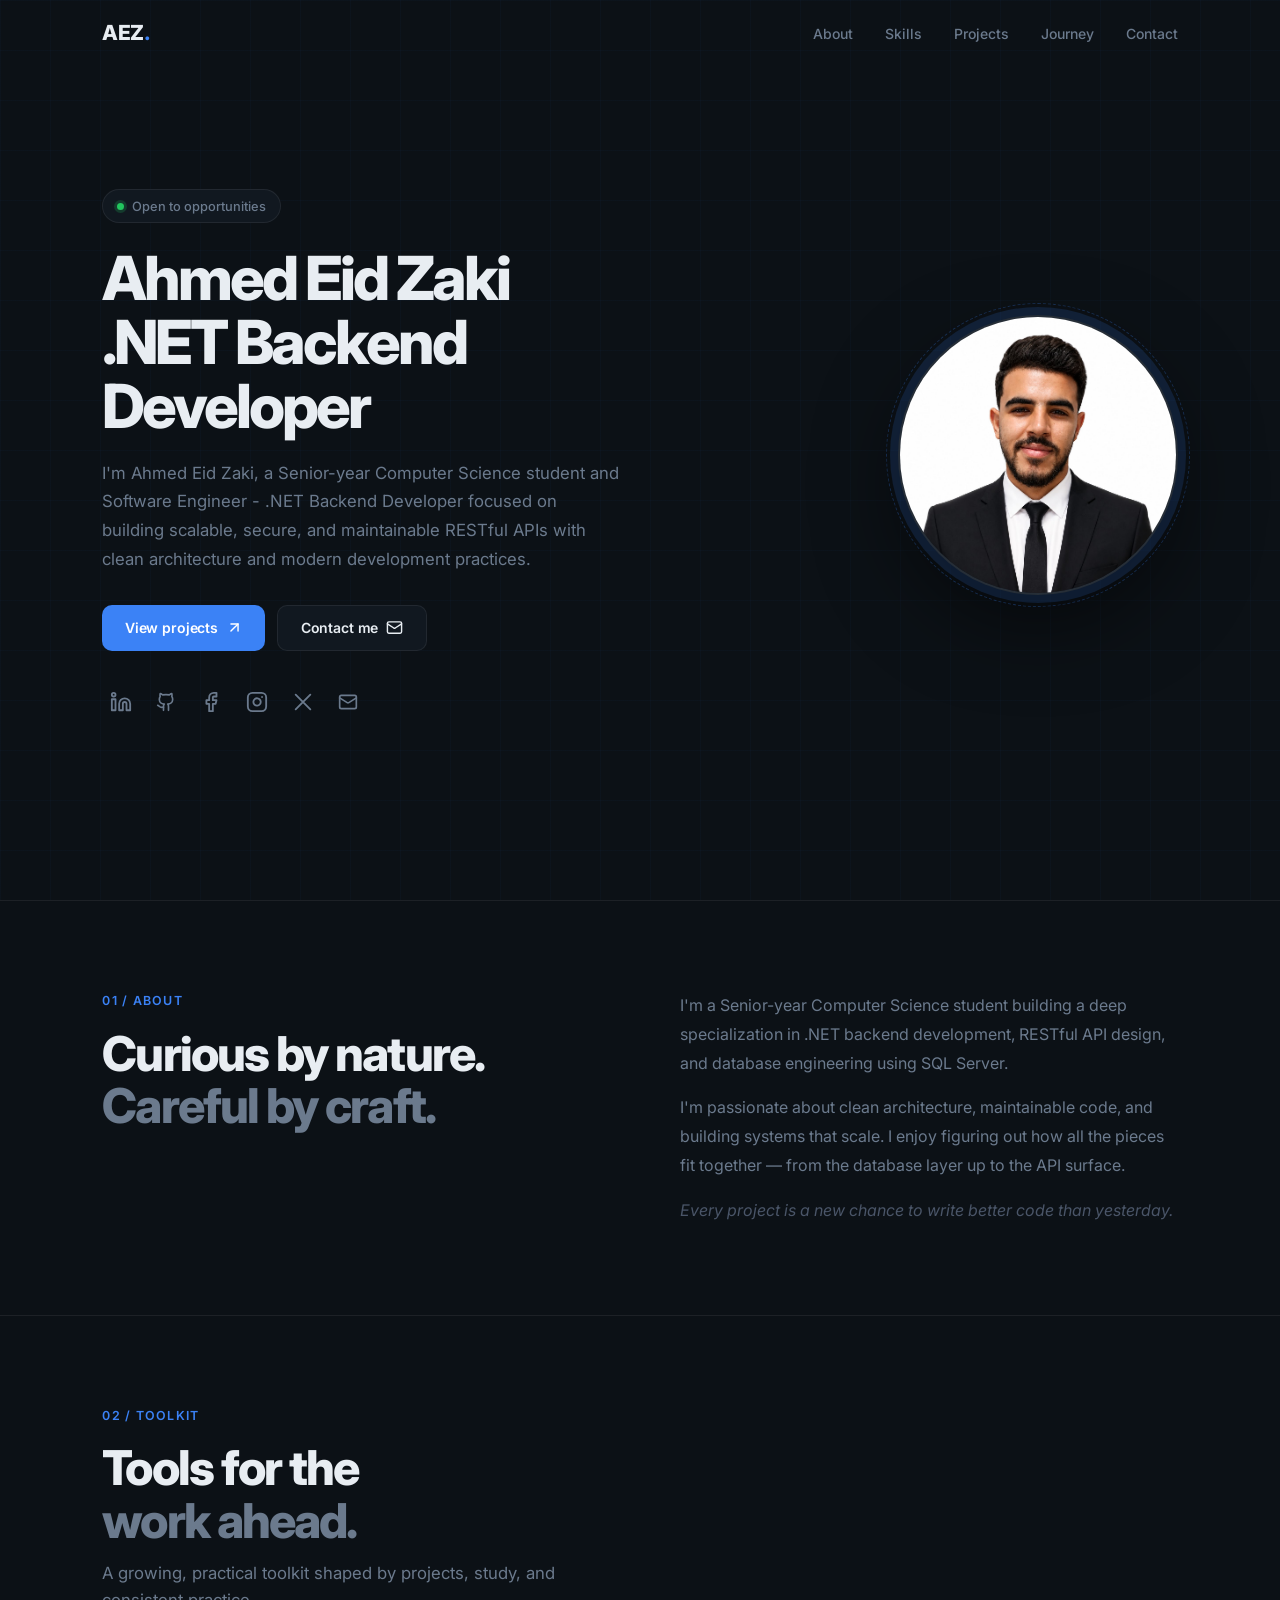
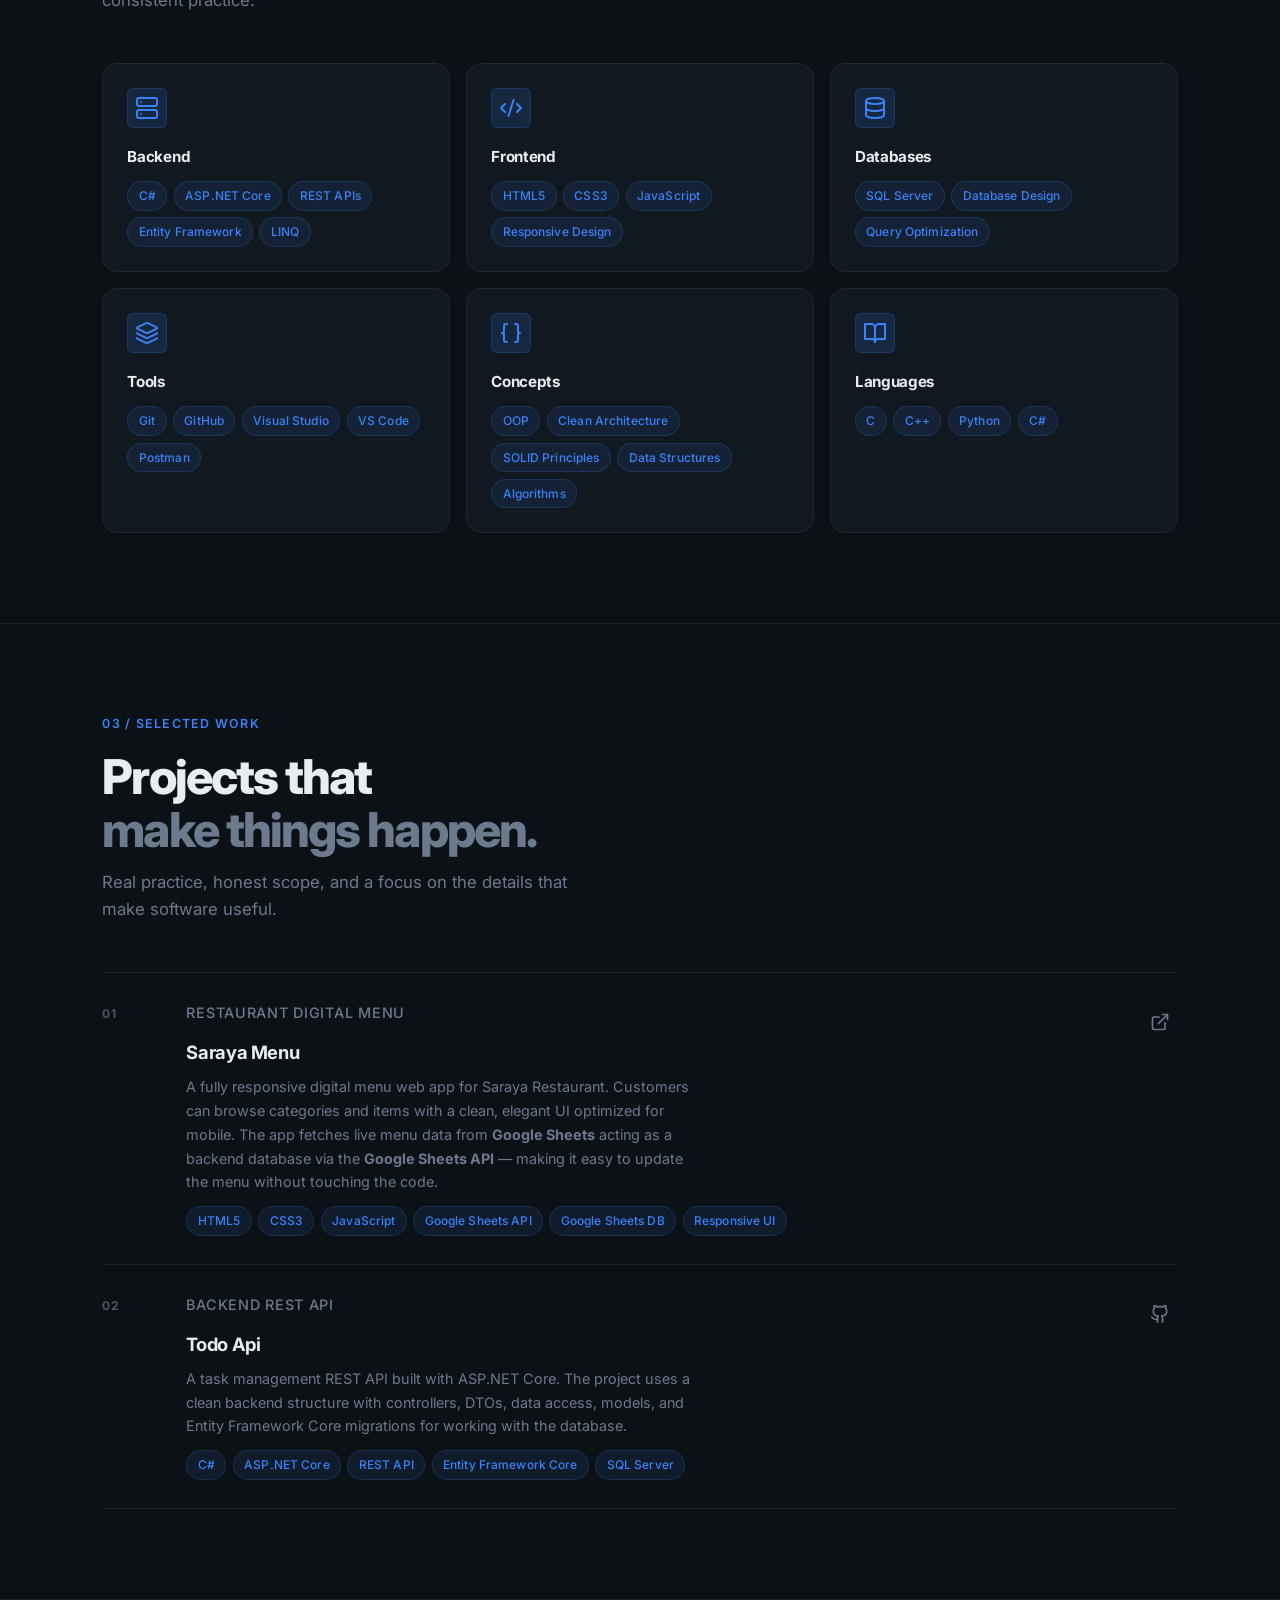
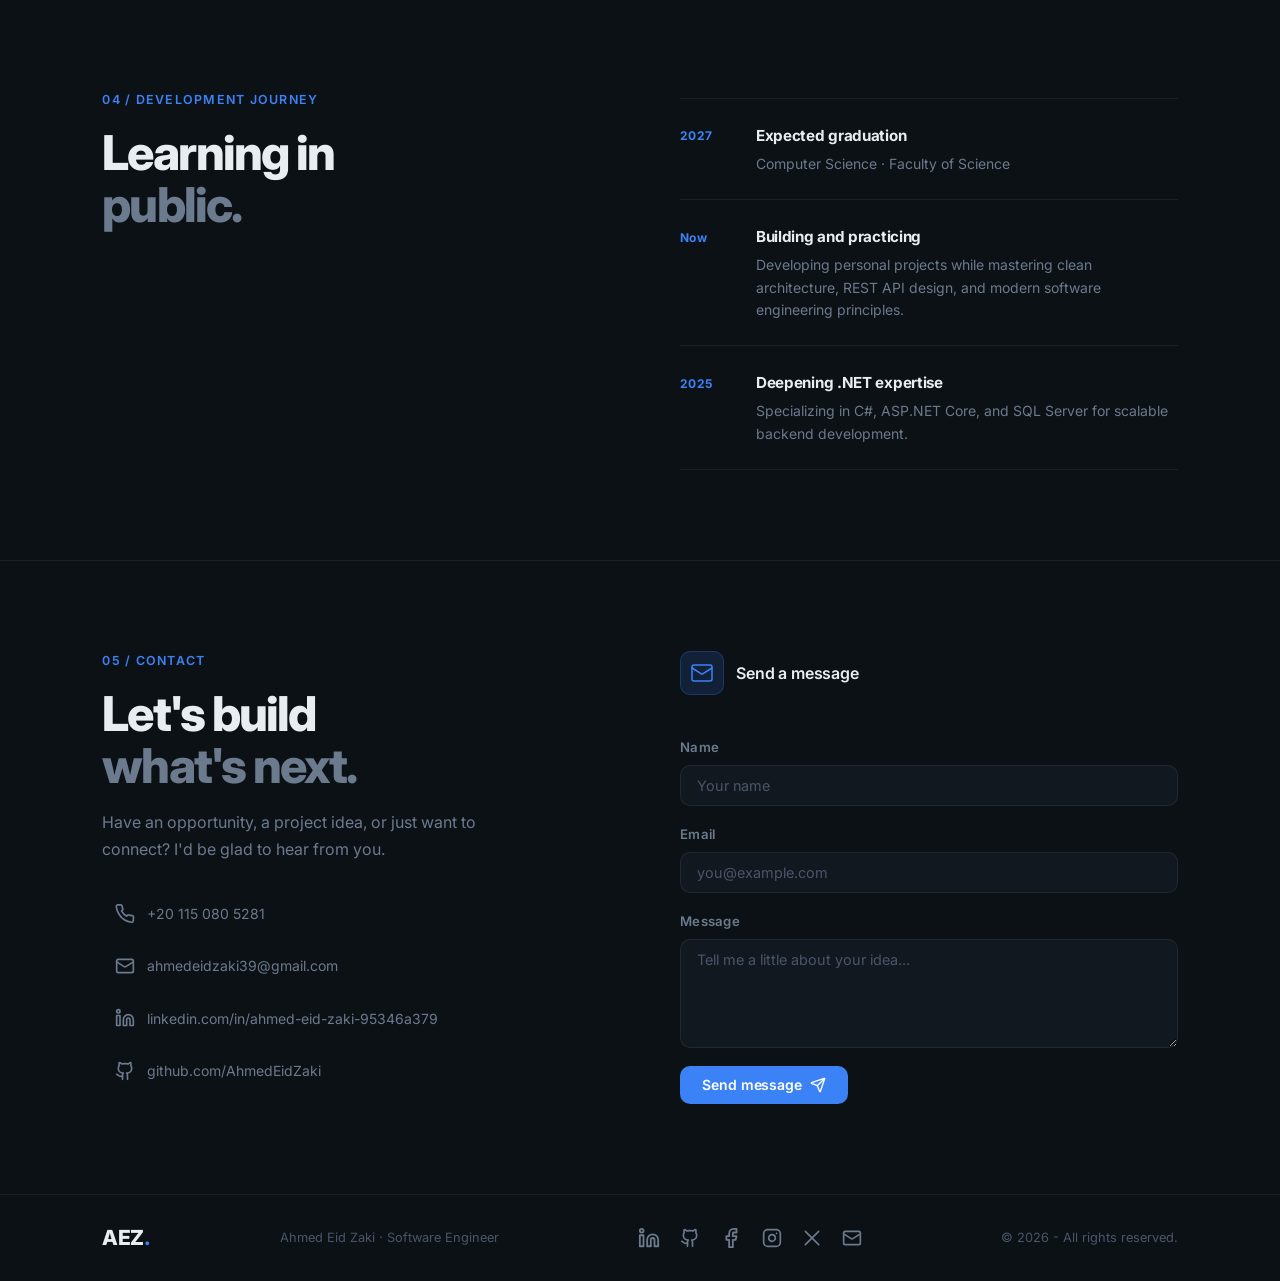
==== index.html @ d019215f "SEO" ====
<!DOCTYPE html>
<html lang="en" class="bg-background">

<head>
    <meta charset="UTF-8">
    <meta name="viewport" content="width=device-width, initial-scale=1, user-scalable=yes">
    <link rel="icon" href="./images/icon.png">
    <link rel="preconnect" href="https://fonts.googleapis.com">
    <link rel="preconnect" href="https://fonts.gstatic.com" crossorigin>
    <link href="https://fonts.googleapis.com/css2?family=Inter:wght@300;400;500;600;700;800&display=swap"
        rel="stylesheet">
    <title>Ahmed Eid Zaki | .NET Backend Developer Portfolio</title>
    <meta name="description"
        content="Ahmed Eid Zaki's official portfolio. .NET Backend Developer specializing in C#, ASP.NET Core, RESTful APIs, clean architecture, and SQL Server.">
    <meta name="author" content="Ahmed Eid Zaki">
    <meta name="robots" content="index, follow">
    <meta name="theme-color" content="#0c1116">
    <meta name="color-scheme" content="dark">
    <meta property="og:title" content="Ahmed Eid Zaki | .NET Backend Developer Portfolio">
    <meta property="og:description"
        content=".NET Backend Developer building scalable, secure, and maintainable RESTful APIs with clean architecture and modern development practices.">
    <meta property="og:type" content="website">
    <meta property="og:site_name" content="Ahmed Eid Zaki Portfolio">
    <meta property="og:locale" content="en_US">
    <meta property="og:image" content="./images/image.png">
    <meta property="og:image:alt" content="Ahmed Eid Zaki, .NET Backend Developer">
    <meta name="twitter:card" content="summary_large_image">
    <meta name="twitter:title" content="Ahmed Eid Zaki | .NET Backend Developer">
    <meta name="twitter:description"
        content=".NET Backend Developer specializing in C#, ASP.NET Core, RESTful APIs, and SQL Server.">
    <meta name="twitter:image" content="./images/image.png">
    <script type="application/ld+json">
        {
            "@context": "https://schema.org",
            "@type": "ProfilePage",
            "mainEntity": {
                "@type": "Person",
                "name": "Ahmed Eid Zaki",
                "jobTitle": ".NET Backend Developer",
                "description": ".NET Backend Developer specializing in C#, ASP.NET Core, RESTful APIs, clean architecture, and SQL Server.",
                "image": "./images/image.png",
                "sameAs": [
                    "https://github.com/AhmedEidZaki",
                    "https://www.linkedin.com/in/ahmed-eid-zaki-95346a379"
                ]
            }
        }
    </script>
    <link rel="stylesheet" href="style.css">
</head>

<body>
    <main>
        <!-- NAV -->
        <nav class="nav" id="top-nav">
            <a class="brand" href="#home">AEZ<span>.</span></a>
            <div class="nav-links" id="nav-links">
                <a href="#about">About</a>
                <a href="#skills">Skills</a>
                <a href="#projects">Projects</a>
                <a href="#journey">Journey</a>
                <a href="#contact">Contact</a>
            </div>
            <button class="menu-btn" id="menu-btn" aria-label="Open menu">
                <svg xmlns="http://www.w3.org/2000/svg" width="24" height="24" viewBox="0 0 24 24" fill="none"
                    stroke="currentColor" stroke-width="2" stroke-linecap="round" stroke-linejoin="round"
                    aria-hidden="true">
                    <path d="M4 5h16"></path>
                    <path d="M4 12h16"></path>
                    <path d="M4 19h16"></path>
                </svg>
            </button>
        </nav>

        <!-- HERO -->
        <section id="home" class="hero section-wrap">
            <div class="hero-content">
                <div class="hero-intro">
                    <div class="eyebrow">
                        <span class="status-dot"></span> Open to opportunities
                    </div>
                    <h1>Ahmed Eid Zaki<br><span>.NET Backend Developer</span></h1>
                    <p class="hero-copy">
                        I'm Ahmed Eid Zaki, a Senior-year Computer Science student and Software Engineer - .NET Backend Developer focused on
                        building
                        scalable, secure, and maintainable RESTful APIs with clean architecture and modern development
                        practices.
                    </p>
                    <div class="hero-actions">
                        <a class="button primary" href="#projects">
                            View projects
                            <svg xmlns="http://www.w3.org/2000/svg" width="17" height="17" viewBox="0 0 24 24"
                                fill="none" stroke="currentColor" stroke-width="2" stroke-linecap="round"
                                stroke-linejoin="round" aria-hidden="true">
                                <path d="M7 7h10v10"></path>
                                <path d="M7 17 17 7"></path>
                            </svg>
                        </a>
                        <a class="button secondary" href="#contact">
                            Contact me
                            <svg xmlns="http://www.w3.org/2000/svg" width="17" height="17" viewBox="0 0 24 24"
                                fill="none" stroke="currentColor" stroke-width="2" stroke-linecap="round"
                                stroke-linejoin="round" aria-hidden="true">
                                <path d="m22 7-8.991 5.727a2 2 0 0 1-2.009 0L2 7"></path>
                                <rect x="2" y="4" width="20" height="16" rx="2"></rect>
                            </svg>
                        </a>
                    </div>
                    <div class="socials">
                        <a href="https://www.linkedin.com/in/ahmed-eid-zaki-95346a379" target="_blank" rel="noreferrer"
                            aria-label="LinkedIn" class="icon-link">
                            <svg xmlns="http://www.w3.org/2000/svg" width="22" height="22" viewBox="0 0 24 24"
                                fill="none" stroke="currentColor" stroke-width="2" stroke-linecap="round"
                                stroke-linejoin="round" aria-hidden="true">
                                <path
                                    d="M16 8a6 6 0 0 1 6 6v7h-4v-7a2 2 0 0 0-2-2 2 2 0 0 0-2 2v7h-4v-7a6 6 0 0 1 6-6z">
                                </path>
                                <rect width="4" height="12" x="2" y="9"></rect>
                                <circle cx="4" cy="4" r="2"></circle>
                            </svg>
                        </a>
                        <a href="https://github.com/AhmedEidZaki" target="_blank" rel="noreferrer" aria-label="GitHub"
                            class="icon-link">
                            <svg xmlns="http://www.w3.org/2000/svg" width="20" height="20" viewBox="0 0 24 24"
                                fill="none" stroke="currentColor" stroke-width="2" stroke-linecap="round"
                                stroke-linejoin="round" aria-hidden="true">
                                <path
                                    d="M15 22v-4a4.8 4.8 0 0 0-1-3.5c3 0 6-2 6-5.5.08-1.25-.27-2.48-1-3.5.28-1.15.28-2.35 0-3.5 0 0-1 0-3 1.5-2.64-.5-5.36-.5-8 0C6 2 5 2 5 2c-.3 1.15-.3 2.35 0 3.5A5.403 5.403 0 0 0 4 9c0 3.5 3 5.5 6 5.5-.39.49-.68 1.05-.85 1.65-.17.6-.22 1.23-.15 1.85v4">
                                </path>
                                <path d="M9 18c-4.51 2-5-2-7-2"></path>
                            </svg>
                        </a>
                        <a href="https://www.facebook.com/profile.php?id=100009850783567&sk=about_details"
                            target="_blank" rel="noreferrer" aria-label="Facebook" class="icon-link">
                            <svg xmlns="http://www.w3.org/2000/svg" width="22" height="22" viewBox="0 0 24 24"
                                fill="none" stroke="currentColor" stroke-width="2" stroke-linecap="round"
                                stroke-linejoin="round" aria-hidden="true">
                                <path d="M18 2h-3a5 5 0 0 0-5 5v3H7v4h3v8h4v-8h3l1-4h-4V7a1 1 0 0 1 1-1h3z"></path>
                            </svg>
                        </a>
                        <a href="https://www.instagram.com/ahmed_eid_zaki?igsh=MXIxZGI1OG03YXU2dg==" target="_blank"
                            rel="noreferrer" aria-label="Instagram" class="icon-link">
                            <svg xmlns="http://www.w3.org/2000/svg" width="22" height="22" viewBox="0 0 24 24"
                                fill="none" stroke="currentColor" stroke-width="2" stroke-linecap="round"
                                stroke-linejoin="round" aria-hidden="true">
                                <rect width="20" height="20" x="2" y="2" rx="5" ry="5"></rect>
                                <path d="M16 11.37A4 4 0 1 1 12.63 8 4 4 0 0 1 16 11.37z"></path>
                                <line x1="17.5" x2="17.51" y1="6.5" y2="6.5"></line>
                            </svg>
                        </a>
                        <a href="https://x.com/Ahmedeidzaki392?t=5gB8z5BL2VRY32XcNoFgag&s=09" target="_blank"
                            rel="noreferrer" aria-label="Twitter / X" class="icon-link">
                            <svg xmlns="http://www.w3.org/2000/svg" width="22" height="22" viewBox="0 0 24 24"
                                fill="none" stroke="currentColor" stroke-width="2" stroke-linecap="round"
                                stroke-linejoin="round" aria-hidden="true">
                                <path d="M4 4l16 16M4 20L20 4"></path>
                            </svg>
                        </a>
                        <a href="mailto:ahmedeidzaki39@gmail.com" aria-label="Email" class="icon-link">
                            <svg xmlns="http://www.w3.org/2000/svg" width="20" height="20" viewBox="0 0 24 24"
                                fill="none" stroke="currentColor" stroke-width="2" stroke-linecap="round"
                                stroke-linejoin="round" aria-hidden="true">
                                <path d="m22 7-8.991 5.727a2 2 0 0 1-2.009 0L2 7"></path>
                                <rect x="2" y="4" width="20" height="16" rx="2"></rect>
                            </svg>
                        </a>
                    </div>
                </div>
                <div class="hero-photo">
                    <img src="./images/image.png" alt="Ahmed Eid Zaki – Software Engineer">
                </div>
            </div>
        </section>

        <!-- ABOUT -->
        <section id="about" class="section-wrap split">
            <div>
                <p class="kicker">01 / About</p>
                <h2>Curious by nature.<br><span>Careful by craft.</span></h2>
            </div>
            <div class="section-text">
                <p>I'm a Senior-year Computer Science student building a deep specialization in .NET backend
                    development,
                    RESTful API design, and database engineering using SQL Server.</p>
                <p>I'm passionate about clean architecture, maintainable code, and building systems that scale. I enjoy
                    figuring out how all the pieces fit together — from the database layer up to the API surface.</p>
                <p class="muted">Every project is a new chance to write better code than yesterday.</p>
            </div>
        </section>

        <!-- SKILLS -->
        <section id="skills" class="section-wrap">
            <p class="kicker">02 / Toolkit</p>
            <div class="section-heading">
                <h2>Tools for the<br><span>work ahead.</span></h2>
                <p>A growing, practical toolkit shaped by projects, study, and consistent practice.</p>
            </div>
            <div class="skill-grid">
                <article class="skill-card">
                    <div class="skill-icon">
                        <svg xmlns="http://www.w3.org/2000/svg" width="24" height="24" viewBox="0 0 24 24" fill="none"
                            stroke="currentColor" stroke-width="2" stroke-linecap="round" stroke-linejoin="round"
                            aria-hidden="true">
                            <rect width="20" height="8" x="2" y="2" rx="2" ry="2"></rect>
                            <rect width="20" height="8" x="2" y="14" rx="2" ry="2"></rect>
                            <line x1="6" x2="6.01" y1="6" y2="6"></line>
                            <line x1="6" x2="6.01" y1="18" y2="18"></line>
                        </svg>
                    </div>
                    <h3>Backend</h3>
                    <div class="tags">
                        <span>C#</span>
                        <span>ASP.NET Core</span>
                        <span>REST APIs</span>
                        <span>Entity Framework</span>
                        <span>LINQ</span>
                    </div>
                </article>

                <article class="skill-card">
                    <div class="skill-icon">
                        <svg xmlns="http://www.w3.org/2000/svg" width="24" height="24" viewBox="0 0 24 24" fill="none"
                            stroke="currentColor" stroke-width="2" stroke-linecap="round" stroke-linejoin="round"
                            aria-hidden="true">
                            <path d="m18 16 4-4-4-4"></path>
                            <path d="m6 8-4 4 4 4"></path>
                            <path d="m14.5 4-5 16"></path>
                        </svg>
                    </div>
                    <h3>Frontend</h3>
                    <div class="tags">
                        <span>HTML5</span>
                        <span>CSS3</span>
                        <span>JavaScript</span>
                        <span>Responsive Design</span>
                    </div>
                </article>

                <article class="skill-card">
                    <div class="skill-icon">
                        <svg xmlns="http://www.w3.org/2000/svg" width="24" height="24" viewBox="0 0 24 24" fill="none"
                            stroke="currentColor" stroke-width="2" stroke-linecap="round" stroke-linejoin="round"
                            aria-hidden="true">
                            <ellipse cx="12" cy="5" rx="9" ry="3"></ellipse>
                            <path d="M3 5V19A9 3 0 0 0 21 19V5"></path>
                            <path d="M3 12A9 3 0 0 0 21 12"></path>
                        </svg>
                    </div>
                    <h3>Databases</h3>
                    <div class="tags">
                        <span>SQL Server</span>
                        <span>Database Design</span>
                        <span>Query Optimization</span>
                    </div>
                </article>

                <article class="skill-card">
                    <div class="skill-icon">
                        <svg xmlns="http://www.w3.org/2000/svg" width="24" height="24" viewBox="0 0 24 24" fill="none"
                            stroke="currentColor" stroke-width="2" stroke-linecap="round" stroke-linejoin="round"
                            aria-hidden="true">
                            <path
                                d="M12.83 2.18a2 2 0 0 0-1.66 0L2.6 6.08a1 1 0 0 0 0 1.83l8.58 3.91a2 2 0 0 0 1.66 0l8.58-3.9a1 1 0 0 0 0-1.83z">
                            </path>
                            <path d="M2 12a1 1 0 0 0 .58.91l8.6 3.91a2 2 0 0 0 1.65 0l8.58-3.9A1 1 0 0 0 22 12"></path>
                            <path d="M2 17a1 1 0 0 0 .58.91l8.6 3.91a2 2 0 0 0 1.65 0l8.58-3.9A1 1 0 0 0 22 17"></path>
                        </svg>
                    </div>
                    <h3>Tools</h3>
                    <div class="tags">
                        <span>Git</span>
                        <span>GitHub</span>
                        <span>Visual Studio</span>
                        <span>VS Code</span>
                        <span>Postman</span>
                    </div>
                </article>

                <article class="skill-card">
                    <div class="skill-icon">
                        <svg xmlns="http://www.w3.org/2000/svg" width="24" height="24" viewBox="0 0 24 24" fill="none"
                            stroke="currentColor" stroke-width="2" stroke-linecap="round" stroke-linejoin="round"
                            aria-hidden="true">
                            <path d="M8 3H7a2 2 0 0 0-2 2v5a2 2 0 0 1-2 2 2 2 0 0 1 2 2v5c0 1.1.9 2 2 2h1"></path>
                            <path d="M16 21h1a2 2 0 0 0 2-2v-5c0-1.1.9-2 2-2a2 2 0 0 1-2-2V5a2 2 0 0 0-2-2h-1"></path>
                        </svg>
                    </div>
                    <h3>Concepts</h3>
                    <div class="tags">
                        <span>OOP</span>
                        <span>Clean Architecture</span>
                        <span>SOLID Principles</span>
                        <span>Data Structures</span>
                        <span>Algorithms</span>
                    </div>
                </article>

                <article class="skill-card">
                    <div class="skill-icon">
                        <svg xmlns="http://www.w3.org/2000/svg" width="24" height="24" viewBox="0 0 24 24" fill="none"
                            stroke="currentColor" stroke-width="2" stroke-linecap="round" stroke-linejoin="round"
                            aria-hidden="true">
                            <path d="M2 3h6a4 4 0 0 1 4 4v14a3 3 0 0 0-3-3H2z"></path>
                            <path d="M22 3h-6a4 4 0 0 0-4 4v14a3 3 0 0 1 3-3h7z"></path>
                        </svg>
                    </div>
                    <h3>Languages</h3>
                    <div class="tags">
                        <span>C</span>
                        <span>C++</span>
                        <span>Python</span>
                        <span>C#</span>
                    </div>
                </article>
            </div>
        </section>

        <!-- PROJECTS -->
        <section id="projects" class="section-wrap projects-section">
            <p class="kicker">03 / Selected work</p>
            <div class="section-heading">
                <h2>Projects that<br><span>make things happen.</span></h2>
                <p>Real practice, honest scope, and a focus on the details that make software useful.</p>
            </div>
            <div class="project-list">

                <article class="project-card">
                    <div class="project-number">01</div>
                    <div class="project-main">
                        <p class="project-type">Restaurant Digital Menu</p>
                        <h3>Saraya Menu</h3>
                        <p>A fully responsive digital menu web app for Saraya Restaurant. Customers can browse
                            categories and items with a clean, elegant UI optimized for mobile. The app fetches live
                            menu data from <strong>Google Sheets</strong> acting as a backend database via the
                            <strong>Google Sheets API</strong> — making it easy to update the menu without touching the
                            code.
                        </p>
                        <div class="tags">
                            <span>HTML5</span>
                            <span>CSS3</span>
                            <span>JavaScript</span>
                            <span>Google Sheets API</span>
                            <span>Google Sheets DB</span>
                            <span>Responsive UI</span>
                        </div>
                    </div>
                    <div class="project-actions">
                        <a href="https://saraya-menu-pi.vercel.app/" target="_blank" rel="noreferrer"
                            aria-label="Saraya Menu live demo" class="icon-link" title="Live Demo">
                            <svg xmlns="http://www.w3.org/2000/svg" width="20" height="20" viewBox="0 0 24 24"
                                fill="none" stroke="currentColor" stroke-width="2" stroke-linecap="round"
                                stroke-linejoin="round" aria-hidden="true">
                                <path d="M15 3h6v6"></path>
                                <path d="M10 14 21 3"></path>
                                <path d="M18 13v6a2 2 0 0 1-2 2H5a2 2 0 0 1-2-2V8a2 2 0 0 1 2-2h6"></path>
                            </svg>
                        </a>
                    </div>
                </article>

                <article class="project-card">
                    <div class="project-number">02</div>
                    <div class="project-main">
                        <p class="project-type">Backend REST API</p>
                        <h3>Todo Api</h3>
                        <p>A task management REST API built with ASP.NET Core. The project uses a clean backend structure
                            with controllers, DTOs, data access, models, and Entity Framework Core migrations for working
                            with the database.</p>
                        <div class="tags">
                            <span>C#</span>
                            <span>ASP.NET Core</span>
                            <span>REST API</span>
                            <span>Entity Framework Core</span>
                            <span>SQL Server</span>
                        </div>
                    </div>
                    <div class="project-actions">
                        <a href="https://github.com/AhmedEidZaki/TodoApi" target="_blank" rel="noreferrer"
                            aria-label="TodoApi GitHub repository" class="icon-link" title="View on GitHub">
                            <svg xmlns="http://www.w3.org/2000/svg" width="20" height="20" viewBox="0 0 24 24"
                                fill="none" stroke="currentColor" stroke-width="2" stroke-linecap="round"
                                stroke-linejoin="round" aria-hidden="true">
                                <path d="M15 22v-4a4.8 4.8 0 0 0-1-3.5c3 0 6-2 6-5.5.08-1.25-.27-2.48-1-3.5.28-1.15.28-2.35 0-3.5 0 0-1 0-3 1.5-2.64-.5-5.36-.5-8 0C6 2 5 2 5 2c-.3 1.15-.3 2.35 0 3.5A5.403 5.403 0 0 0 4 9c0 3.5 3 5.5 6 5.5-.39.49-.68 1.05-.85 1.65-.17.6-.22 1.23-.15 1.85v4"></path>
                                <path d="M9 18c-4.51 2-5-2-7-2"></path>
                            </svg>
                        </a>
                    </div>
                </article>

            </div>
        </section>

        <!-- JOURNEY -->
        <section id="journey" class="section-wrap split journey">
            <div>
                <p class="kicker">04 / Development journey</p>
                <h2>Learning in<br><span>public.</span></h2>
            </div>
            <div class="timeline">
                <div class="timeline-item">
                    <span>2027</span>
                    <div>
                        <h3>Expected graduation</h3>
                        <p>Computer Science · Faculty of Science</p>
                    </div>
                </div>
                <div class="timeline-item">
                    <span>Now</span>
                    <div>
                        <h3>Building and practicing</h3>
                        <p>Developing personal projects while mastering clean architecture, REST API design, and modern
                            software
                            engineering principles.</p>
                    </div>
                </div>
                <div class="timeline-item">
                    <span>2025</span>
                    <div>
                        <h3>Deepening .NET expertise</h3>
                        <p>Specializing in C#, ASP.NET Core, and SQL Server for scalable backend development.</p>
                    </div>
                </div>
            </div>
        </section>

        <!-- CONTACT -->
        <section id="contact" class="section-wrap contact-section">
            <div>
                <p class="kicker">05 / Contact</p>
                <h2>Let's build<br><span>what's next.</span></h2>
                <p class="contact-copy">Have an opportunity, a project idea, or just want to connect? I'd be glad to
                    hear from
                    you.</p>
                <div class="contact-links">
                    <a href="tel:+201150805281" class="icon-link" aria-label="Phone">
                        <svg xmlns="http://www.w3.org/2000/svg" width="20" height="20" viewBox="0 0 24 24" fill="none"
                            stroke="currentColor" stroke-width="2" stroke-linecap="round" stroke-linejoin="round"
                            aria-hidden="true">
                            <path
                                d="M22 16.92v3a2 2 0 0 1-2.18 2 19.79 19.79 0 0 1-8.63-3.07A19.5 19.5 0 0 1 4.69 12 19.79 19.79 0 0 1 1.58 3.36 2 2 0 0 1 3.56 1h3a2 2 0 0 1 2 1.72 12.84 12.84 0 0 0 .7 2.81 2 2 0 0 1-.45 2.11L7.91 8.6a16 16 0 0 0 6 6l.91-.91a2 2 0 0 1 2.11-.45 12.84 12.84 0 0 0 2.81.7A2 2 0 0 1 22 16.92z">
                            </path>
                        </svg>
                        <span>+20 115 080 5281</span>
                    </a>
                    <a href="mailto:ahmedeidzaki39@gmail.com" target="_blank" rel="noreferrer" aria-label="Email"
                        class="icon-link">
                        <svg xmlns="http://www.w3.org/2000/svg" width="20" height="20" viewBox="0 0 24 24" fill="none"
                            stroke="currentColor" stroke-width="2" stroke-linecap="round" stroke-linejoin="round"
                            aria-hidden="true">
                            <path d="m22 7-8.991 5.727a2 2 0 0 1-2.009 0L2 7"></path>
                            <rect x="2" y="4" width="20" height="16" rx="2"></rect>
                        </svg>
                        <span>ahmedeidzaki39@gmail.com</span>
                    </a>
                    <a href="https://www.linkedin.com/in/ahmed-eid-zaki-95346a379" target="_blank" rel="noreferrer"
                        aria-label="LinkedIn" class="icon-link">
                        <svg xmlns="http://www.w3.org/2000/svg" width="20" height="20" viewBox="0 0 24 24" fill="none"
                            stroke="currentColor" stroke-width="2" stroke-linecap="round" stroke-linejoin="round"
                            aria-hidden="true">
                            <path d="M16 8a6 6 0 0 1 6 6v7h-4v-7a2 2 0 0 0-2-2 2 2 0 0 0-2 2v7h-4v-7a6 6 0 0 1 6-6z">
                            </path>
                            <rect width="4" height="12" x="2" y="9"></rect>
                            <circle cx="4" cy="4" r="2"></circle>
                        </svg>
                        <span>linkedin.com/in/ahmed-eid-zaki-95346a379</span>
                    </a>
                    <a href="https://github.com/AhmedEidZaki" target="_blank" rel="noreferrer" aria-label="GitHub"
                        class="icon-link">
                        <svg xmlns="http://www.w3.org/2000/svg" width="20" height="20" viewBox="0 0 24 24" fill="none"
                            stroke="currentColor" stroke-width="2" stroke-linecap="round" stroke-linejoin="round"
                            aria-hidden="true">
                            <path
                                d="M15 22v-4a4.8 4.8 0 0 0-1-3.5c3 0 6-2 6-5.5.08-1.25-.27-2.48-1-3.5.28-1.15.28-2.35 0-3.5 0 0-1 0-3 1.5-2.64-.5-5.36-.5-8 0C6 2 5 2 5 2c-.3 1.15-.3 2.35 0 3.5A5.403 5.403 0 0 0 4 9c0 3.5 3 5.5 6 5.5-.39.49-.68 1.05-.85 1.65-.17.6-.22 1.23-.15 1.85v4">
                            </path>
                            <path d="M9 18c-4.51 2-5-2-7-2"></path>
                        </svg>
                        <span>github.com/AhmedEidZaki</span>
                    </a>
                </div>
            </div>
            <form class="contact-form" id="contact-form" action="https://formspree.io/f/xgaenprk" method="POST">
                <div class="form-mail-header">
                    <div class="form-mail-icon">
                        <svg xmlns="http://www.w3.org/2000/svg" width="24" height="24" viewBox="0 0 24 24" fill="none"
                            stroke="currentColor" stroke-width="1.5" stroke-linecap="round" stroke-linejoin="round"
                            aria-hidden="true">
                            <path d="m22 7-8.991 5.727a2 2 0 0 1-2.009 0L2 7"></path>
                            <rect x="2" y="4" width="20" height="16" rx="2"></rect>
                        </svg>
                    </div>
                    <span class="form-mail-label">Send a message</span>
                </div>
                <label>
                    Name
                    <input id="name-input" required placeholder="Your name" name="name">
                </label>
                <label>
                    Email
                    <input id="email-input" required type="email" placeholder="you@example.com" name="email">
                </label>
                <label>
                    Message
                    <textarea id="message-input" required name="message" rows="5"
                        placeholder="Tell me a little about your idea..."></textarea>
                </label>
                <button class="button primary" type="submit" id="submit-btn">
                    Send message
                    <svg xmlns="http://www.w3.org/2000/svg" width="16" height="16" viewBox="0 0 24 24" fill="none"
                        stroke="currentColor" stroke-width="2" stroke-linecap="round" stroke-linejoin="round"
                        aria-hidden="true">
                        <path
                            d="M14.536 21.686a.5.5 0 0 0 .937-.024l6.5-19a.496.496 0 0 0-.635-.635l-19 6.5a.5.5 0 0 0-.024.937l7.93 3.18a2 2 0 0 1 1.112 1.11z">
                        </path>
                        <path d="m21.854 2.147-10.94 10.939"></path>
                    </svg>
                </button>
            </form>
        </section>

        <!-- FOOTER -->
        <footer>
            <a class="brand" href="#home">AEZ<span>.</span></a>
            <p>Ahmed Eid Zaki · Software Engineer</p>
            <div class="socials footer-socials">
                <!-- LinkedIn -->
                <a href="https://www.linkedin.com/in/ahmed-eid-zaki-95346a379" target="_blank" rel="noreferrer"
                    aria-label="LinkedIn" class="icon-link">
                    <svg xmlns="http://www.w3.org/2000/svg" width="22" height="22" viewBox="0 0 24 24" fill="none"
                        stroke="currentColor" stroke-width="2" stroke-linecap="round" stroke-linejoin="round"
                        aria-hidden="true">
                        <path d="M16 8a6 6 0 0 1 6 6v7h-4v-7a2 2 0 0 0-2-2 2 2 0 0 0-2 2v7h-4v-7a6 6 0 0 1 6-6z">
                        </path>
                        <rect width="4" height="12" x="2" y="9"></rect>
                        <circle cx="4" cy="4" r="2"></circle>
                    </svg>
                </a>
                <!-- GitHub -->
                <a href="https://github.com/AhmedEidZaki" target="_blank" rel="noreferrer" aria-label="GitHub"
                    class="icon-link">
                    <svg xmlns="http://www.w3.org/2000/svg" width="20" height="20" viewBox="0 0 24 24" fill="none"
                        stroke="currentColor" stroke-width="2" stroke-linecap="round" stroke-linejoin="round"
                        aria-hidden="true">
                        <path
                            d="M15 22v-4a4.8 4.8 0 0 0-1-3.5c3 0 6-2 6-5.5.08-1.25-.27-2.48-1-3.5.28-1.15.28-2.35 0-3.5 0 0-1 0-3 1.5-2.64-.5-5.36-.5-8 0C6 2 5 2 5 2c-.3 1.15-.3 2.35 0 3.5A5.403 5.403 0 0 0 4 9c0 3.5 3 5.5 6 5.5-.39.49-.68 1.05-.85 1.65-.17.6-.22 1.23-.15 1.85v4">
                        </path>
                        <path d="M9 18c-4.51 2-5-2-7-2"></path>
                    </svg>
                </a>
                <!-- Facebook -->
                <a href="https://www.facebook.com/profile.php?id=100009850783567&sk=about_details" target="_blank"
                    rel="noreferrer" aria-label="Facebook" class="icon-link">
                    <svg xmlns="http://www.w3.org/2000/svg" width="22" height="22" viewBox="0 0 24 24" fill="none"
                        stroke="currentColor" stroke-width="2" stroke-linecap="round" stroke-linejoin="round"
                        aria-hidden="true">
                        <path d="M18 2h-3a5 5 0 0 0-5 5v3H7v4h3v8h4v-8h3l1-4h-4V7a1 1 0 0 1 1-1h3z"></path>
                    </svg>
                </a>
                <!-- Instagram -->
                <a href="https://www.instagram.com/ahmed_eid_zaki?igsh=MXIxZGI1OG03YXU2dg==" target="_blank"
                    rel="noreferrer" aria-label="Instagram" class="icon-link">
                    <svg xmlns="http://www.w3.org/2000/svg" width="20" height="20" viewBox="0 0 24 24" fill="none"
                        stroke="currentColor" stroke-width="2" stroke-linecap="round" stroke-linejoin="round"
                        aria-hidden="true">
                        <rect width="20" height="20" x="2" y="2" rx="5" ry="5"></rect>
                        <path d="M16 11.37A4 4 0 1 1 12.63 8 4 4 0 0 1 16 11.37z"></path>
                        <line x1="17.5" x2="17.51" y1="6.5" y2="6.5"></line>
                    </svg>
                </a>
                <!-- X (Twitter) -->
                <a href="https://x.com/Ahmedeidzaki392?t=5gB8z5BL2VRY32XcNoFgag&s=09" target="_blank" rel="noreferrer"
                    aria-label="X / Twitter" class="icon-link">
                    <svg xmlns="http://www.w3.org/2000/svg" width="20" height="20" viewBox="0 0 24 24" fill="none"
                        stroke="currentColor" stroke-width="2" stroke-linecap="round" stroke-linejoin="round"
                        aria-hidden="true">
                        <path d="M4 4l16 16M4 20L20 4"></path>
                    </svg>
                </a>
                <!-- Email -->
                <a href="mailto:ahmedeidzaki39@gmail.com" aria-label="Email" class="icon-link">
                    <svg xmlns="http://www.w3.org/2000/svg" width="20" height="20" viewBox="0 0 24 24" fill="none"
                        stroke="currentColor" stroke-width="2" stroke-linecap="round" stroke-linejoin="round"
                        aria-hidden="true">
                        <path d="m22 7-8.991 5.727a2 2 0 0 1-2.009 0L2 7"></path>
                        <rect x="2" y="4" width="20" height="16" rx="2"></rect>
                    </svg>
                </a>
            </div>
            <p>© 2026 - All rights reserved.</p>
        </footer>
    </main>

    <script>
        // Mobile menu toggle
        const menuBtn = document.getElementById('menu-btn');
        const navLinks = document.getElementById('nav-links');

        menuBtn.addEventListener('click', () => {
            navLinks.classList.toggle('open');
        });

        // Close menu on link click
        navLinks.querySelectorAll('a').forEach(link => {
            link.addEventListener('click', () => navLinks.classList.remove('open'));
        });

        // Sticky nav background
        const nav = document.getElementById('top-nav');
        window.addEventListener('scroll', () => {
            if (window.scrollY > 20) {
                nav.classList.add('scrolled');
            } else {
                nav.classList.remove('scrolled');
            }
        });

        // Active nav link on scroll
        const sections = document.querySelectorAll('section[id]');
        const navAncors = document.querySelectorAll('.nav-links a');

        window.addEventListener('scroll', () => {
            let current = '';
            sections.forEach(section => {
                const sectionTop = section.offsetTop - 120;
                if (window.scrollY >= sectionTop) current = section.getAttribute('id');
            });
            navAncors.forEach(a => {
                a.classList.remove('active');
                if (a.getAttribute('href') === '#' + current) a.classList.add('active');
            });
        });

        // Contact form submit — Formspree
        const form = document.getElementById('contact-form');
        const sendIconSVG = `<svg xmlns="http://www.w3.org/2000/svg" width="16" height="16" viewBox="0 0 24 24" fill="none" stroke="currentColor" stroke-width="2" stroke-linecap="round" stroke-linejoin="round"><path d="M14.536 21.686a.5.5 0 0 0 .937-.024l6.5-19a.496.496 0 0 0-.635-.635l-19 6.5a.5.5 0 0 0-.024.937l7.93 3.18a2 2 0 0 1 1.112 1.11z"/><path d="m21.854 2.147-10.94 10.939"/></svg>`;

        form.addEventListener('submit', async (e) => {
            e.preventDefault();
            const btn = document.getElementById('submit-btn');

            // حالة الإرسال
            btn.innerHTML = 'Sending...';
            btn.disabled = true;

            try {
                const data = new FormData(form);
                const res = await fetch('https://formspree.io/f/xgaenprk', {
                    method: 'POST',
                    body: data,
                    headers: { 'Accept': 'application/json' }
                });

                if (res.ok) {
                    // نجاح
                    btn.innerHTML = '✓ Message sent!';
                    btn.style.background = '#16a34a';
                    form.reset();
                    setTimeout(() => {
                        btn.innerHTML = `Send message ${sendIconSVG}`;
                        btn.style.background = '';
                        btn.disabled = false;
                    }, 4000);
                } else {
                    throw new Error('server error');
                }
            } catch {
                // فشل
                btn.innerHTML = '✗ Failed — try again';
                btn.style.background = '#dc2626';
                setTimeout(() => {
                    btn.innerHTML = `Send message ${sendIconSVG}`;
                    btn.style.background = '';
                    btn.disabled = false;
                }, 3000);
            }
        });

        // Scroll reveal
        const revealEls = document.querySelectorAll('.skill-card, .project-card, .timeline-item, .section-text p');
        const revealObserver = new IntersectionObserver((entries) => {
            entries.forEach(entry => {
                if (entry.isIntersecting) {
                    entry.target.classList.add('revealed');
                    revealObserver.unobserve(entry.target);
                }
            });
        }, { threshold: 0.1 });
        revealEls.forEach(el => {
            el.classList.add('hidden-initially');
            revealObserver.observe(el);
        });
    </script>
</body>

</html>
---- style.css ----
/* =============================================
   DESIGN TOKENS
   ============================================= */
@import url('https://fonts.googleapis.com/css2?family=Inter:wght@300;400;500;600;700;800&display=swap');

:root {
  /* Colors */
  --bg:           #0c1116;
  --surface:      #111820;
  --surface-2:    #161e28;
  --border:       rgba(255,255,255,0.07);
  --border-hover: rgba(255,255,255,0.14);

  --text:         #e8edf2;
  --text-muted:   #6b7a8d;
  --text-dim:     #4a5568;

  --accent:       #3b82f6;
  --accent-dark:  #2563eb;
  --accent-glow:  rgba(59,130,246,0.15);

  --dot-green:    #22c55e;
  --tag-bg:       rgba(59,130,246,0.1);
  --tag-border:   rgba(59,130,246,0.2);

  /* Typography */
  --font:         'Inter', system-ui, -apple-system, sans-serif;

  /* Spacing */
  --section-pad-x: clamp(1.5rem, 8vw, 8rem);
  --section-pad-y: clamp(4rem, 10vh, 7rem);
  --nav-h: 68px;

  /* Radius */
  --r-sm: 6px;
  --r-md: 10px;
  --r-lg: 16px;

  /* Transitions */
  --ease: cubic-bezier(0.4, 0, 0.2, 1);
}

/* =============================================
   RESET & BASE
   ============================================= */
*, *::before, *::after {
  box-sizing: border-box;
  margin: 0;
  padding: 0;
}

html {
  scroll-behavior: smooth;
  scroll-padding-top: var(--nav-h);
}

body {
  font-family: var(--font);
  background-color: var(--bg);
  color: var(--text);
  line-height: 1.65;
  -webkit-font-smoothing: antialiased;
  overflow-x: hidden;
}

img { max-width: 100%; display: block; }
a  { color: inherit; text-decoration: none; }
button { cursor: pointer; font-family: var(--font); }
input, textarea { font-family: var(--font); }

/* Subtle grid background */
body::before {
  content: '';
  position: fixed;
  inset: 0;
  background-image:
    linear-gradient(rgba(59,130,246,0.03) 1px, transparent 1px),
    linear-gradient(90deg, rgba(59,130,246,0.03) 1px, transparent 1px);
  background-size: 50px 50px;
  pointer-events: none;
  z-index: 0;
}

main { position: relative; z-index: 1; }

/* =============================================
   NAVIGATION
   ============================================= */
.nav {
  position: fixed;
  top: 0;
  left: 0;
  right: 0;
  z-index: 100;
  height: var(--nav-h);
  display: flex;
  align-items: center;
  justify-content: space-between;
  padding: 0 var(--section-pad-x);
  transition: background 0.3s var(--ease), border-color 0.3s var(--ease), backdrop-filter 0.3s var(--ease);
  border-bottom: 1px solid transparent;
}

.nav.scrolled {
  background: rgba(12, 17, 22, 0.85);
  backdrop-filter: blur(20px);
  -webkit-backdrop-filter: blur(20px);
  border-bottom-color: var(--border);
}

.brand {
  font-size: 1.3rem;
  font-weight: 800;
  letter-spacing: -0.03em;
  color: var(--text);
  transition: color 0.2s;
}
.brand span { color: var(--accent); }
.brand:hover { color: var(--accent); }

.nav-links {
  display: flex;
  align-items: center;
  gap: 2rem;
}

.nav-links a {
  font-size: 0.875rem;
  font-weight: 500;
  color: var(--text-muted);
  transition: color 0.2s var(--ease);
  position: relative;
}

.nav-links a::after {
  content: '';
  position: absolute;
  bottom: -4px;
  left: 0;
  width: 0;
  height: 1px;
  background: var(--accent);
  transition: width 0.3s var(--ease);
}

.nav-links a:hover,
.nav-links a.active {
  color: var(--text);
}

.nav-links a:hover::after,
.nav-links a.active::after {
  width: 100%;
}

.menu-btn {
  display: none;
  background: none;
  border: 1px solid var(--border);
  color: var(--text);
  padding: 0.4rem;
  border-radius: var(--r-sm);
  line-height: 0;
  transition: border-color 0.2s, background 0.2s;
}
.menu-btn:hover {
  border-color: var(--border-hover);
  background: var(--surface);
}

/* =============================================
   SECTION LAYOUT
   ============================================= */
.section-wrap {
  padding: var(--section-pad-y) var(--section-pad-x);
}

.section-heading {
  margin-bottom: 3rem;
}
.section-heading p {
  color: var(--text-muted);
  font-size: 1.05rem;
  margin-top: 0.75rem;
  max-width: 480px;
}

.kicker {
  font-size: 0.78rem;
  font-weight: 600;
  letter-spacing: 0.1em;
  text-transform: uppercase;
  color: var(--accent);
  margin-bottom: 1rem;
}

h2 {
  font-size: clamp(1.9rem, 4vw, 3rem);
  font-weight: 800;
  letter-spacing: -0.04em;
  line-height: 1.1;
  color: var(--text);
}
h2 span { color: var(--text-muted); }
h2 em {
  font-style: italic;
  color: var(--accent);
}

h3 {
  font-size: 1.05rem;
  font-weight: 700;
  letter-spacing: -0.02em;
  color: var(--text);
}

.split {
  display: grid;
  grid-template-columns: 1fr 1fr;
  gap: 3rem 5rem;
  align-items: start;
}

/* =============================================
   HERO
   ============================================= */
.hero {
  min-height: 100vh;
  display: flex;
  align-items: center;
  padding-top: calc(var(--nav-h) + 2rem);
}

.hero-content {
  display: grid;
  grid-template-columns: 1fr auto;
  gap: 3rem 4rem;
  align-items: center;
  width: 100%;
}

.hero-intro {
  max-width: 600px;
}

.eyebrow {
  display: inline-flex;
  align-items: center;
  gap: 0.5rem;
  font-size: 0.8rem;
  font-weight: 500;
  color: var(--text-muted);
  background: var(--surface);
  border: 1px solid var(--border);
  padding: 0.35rem 0.85rem;
  border-radius: 100px;
  margin-bottom: 1.5rem;
}

.status-dot {
  width: 7px;
  height: 7px;
  border-radius: 50%;
  background: var(--dot-green);
  box-shadow: 0 0 0 3px rgba(34,197,94,0.2);
  animation: pulse-dot 2.5s ease-in-out infinite;
}

@keyframes pulse-dot {
  0%, 100% { box-shadow: 0 0 0 3px rgba(34,197,94,0.2); }
  50%       { box-shadow: 0 0 0 6px rgba(34,197,94,0.08); }
}

.hero h1 {
  font-size: clamp(2.4rem, 5vw, 3.8rem);
  font-weight: 800;
  letter-spacing: -0.05em;
  line-height: 1.05;
  color: var(--text);
  margin-bottom: 1.25rem;
}

.hero-copy {
  font-size: 1.05rem;
  color: var(--text-muted);
  line-height: 1.7;
  margin-bottom: 2rem;
  max-width: 520px;
}

.hero-actions {
  display: flex;
  gap: 0.75rem;
  flex-wrap: wrap;
  margin-bottom: 2rem;
}

/* Buttons */
.button {
  display: inline-flex;
  align-items: center;
  gap: 0.5rem;
  font-size: 0.875rem;
  font-weight: 600;
  padding: 0.65rem 1.4rem;
  border-radius: var(--r-md);
  transition: all 0.25s var(--ease);
  letter-spacing: -0.01em;
  border: none;
}

.button.primary {
  background: var(--accent);
  color: #fff;
}
.button.primary:hover {
  background: var(--accent-dark);
  transform: translateY(-1px);
  box-shadow: 0 8px 25px rgba(59,130,246,0.35);
}

.button.secondary {
  background: var(--surface);
  color: var(--text);
  border: 1px solid var(--border);
}
.button.secondary:hover {
  border-color: var(--border-hover);
  background: var(--surface-2);
  transform: translateY(-1px);
}

/* Social icons */
.socials {
  display: flex;
  gap: 0.5rem;
}

.icon-link {
  display: inline-flex;
  align-items: center;
  gap: 0.5rem;
  color: var(--text-muted);
  padding: 0.5rem;
  border-radius: var(--r-sm);
  transition: color 0.2s var(--ease), background 0.2s var(--ease);
}
.icon-link:hover { color: var(--text); background: var(--surface); }

/* Hero photo */
.hero-photo {
  position: relative;
  flex-shrink: 0;
}

.hero-photo img {
  width: 280px;
  height: 280px;
  object-fit: cover;
  border-radius: 50%;
  border: 2px solid var(--border);
  box-shadow: 0 0 0 8px var(--accent-glow), 0 30px 80px rgba(0,0,0,0.5);
  transition: box-shadow 0.4s var(--ease);
  background: var(--surface-2);
}

.hero-photo::after {
  content: '';
  position: absolute;
  inset: -12px;
  border-radius: 50%;
  border: 1px dashed rgba(59,130,246,0.25);
  animation: spin-ring 20s linear infinite;
}

@keyframes spin-ring {
  to { transform: rotate(360deg); }
}

/* =============================================
   ABOUT
   ============================================= */
#about {
  border-top: 1px solid var(--border);
}

.section-text p {
  color: var(--text-muted);
  font-size: 1rem;
  line-height: 1.8;
  margin-bottom: 1rem;
}
.section-text p:last-child { margin-bottom: 0; }
.section-text .muted { color: var(--text-dim); font-style: italic; }

/* =============================================
   SKILLS
   ============================================= */
#skills {
  border-top: 1px solid var(--border);
}

.skill-grid {
  display: grid;
  grid-template-columns: repeat(auto-fill, minmax(300px, 1fr));
  gap: 1rem;
  margin-top: 2.5rem;
}

.skill-card {
  background: var(--surface);
  border: 1px solid var(--border);
  border-radius: var(--r-lg);
  padding: 1.5rem;
  transition: border-color 0.3s var(--ease), transform 0.3s var(--ease), box-shadow 0.3s var(--ease);
}
.skill-card:hover {
  border-color: rgba(59,130,246,0.3);
  transform: translateY(-2px);
  box-shadow: 0 8px 30px rgba(59,130,246,0.1);
}

.skill-icon {
  display: flex;
  align-items: center;
  justify-content: center;
  width: 40px;
  height: 40px;
  background: var(--accent-glow);
  border: 1px solid rgba(59,130,246,0.2);
  border-radius: var(--r-sm);
  color: var(--accent);
  margin-bottom: 1rem;
}

.skill-card h3 {
  margin-bottom: 0.75rem;
  font-size: 0.95rem;
}

/* Tags */
.tags {
  display: flex;
  flex-wrap: wrap;
  gap: 0.4rem;
}

.tags span {
  font-size: 0.75rem;
  font-weight: 500;
  color: var(--accent);
  background: var(--tag-bg);
  border: 1px solid var(--tag-border);
  padding: 0.25rem 0.65rem;
  border-radius: 100px;
  letter-spacing: 0.01em;
}

/* =============================================
   PROJECTS
   ============================================= */
.projects-section {
  border-top: 1px solid var(--border);
}

.project-list {
  display: flex;
  flex-direction: column;
  gap: 0;
  margin-top: 2.5rem;
  border-top: 1px solid var(--border);
}

.project-card {
  display: grid;
  grid-template-columns: 60px 1fr auto;
  gap: 1.5rem;
  align-items: start;
  padding: 1.75rem 0;
  border-bottom: 1px solid var(--border);
  transition: background 0.2s var(--ease);
}
.project-card:hover {
  background: rgba(59,130,246,0.03);
  margin: 0 -1rem;
  padding-left: 1rem;
  padding-right: 1rem;
}

.project-number {
  font-size: 0.75rem;
  font-weight: 700;
  color: var(--text-dim);
  letter-spacing: 0.05em;
  padding-top: 0.2rem;
}

.project-type {
  font-size: 0.78rem;
  font-weight: 500;
  color: var(--accent);
  letter-spacing: 0.05em;
  text-transform: uppercase;
  margin-bottom: 0.35rem;
}

.project-main h3 {
  font-size: 1.15rem;
  margin-bottom: 0.5rem;
}

.project-main > p {
  font-size: 0.9rem;
  color: var(--text-muted);
  line-height: 1.65;
  margin-bottom: 0.75rem;
  max-width: 520px;
}

.project-actions {
  display: flex;
  gap: 0.4rem;
  align-items: center;
  padding-top: 0.2rem;
  flex-shrink: 0;
}

/* =============================================
   JOURNEY / TIMELINE
   ============================================= */
.journey {
  border-top: 1px solid var(--border);
}

.timeline {
  display: flex;
  flex-direction: column;
  gap: 0;
  padding-top: 0.5rem;
}

.timeline-item {
  display: grid;
  grid-template-columns: 56px 1fr;
  gap: 1.25rem;
  padding: 1.5rem 0;
  border-bottom: 1px solid var(--border);
  position: relative;
}
.timeline-item:first-child { border-top: 1px solid var(--border); }

.timeline-item > span {
  font-size: 0.75rem;
  font-weight: 700;
  color: var(--accent);
  letter-spacing: 0.04em;
  padding-top: 0.2rem;
  white-space: nowrap;
}

.timeline-item h3 {
  font-size: 0.95rem;
  margin-bottom: 0.3rem;
}

.timeline-item p {
  font-size: 0.875rem;
  color: var(--text-muted);
  line-height: 1.6;
}

/* =============================================
   CONTACT
   ============================================= */
.contact-section {
  border-top: 1px solid var(--border);
  display: grid;
  grid-template-columns: 1fr 1fr;
  gap: 3rem 5rem;
  align-items: start;
}

.contact-copy {
  color: var(--text-muted);
  font-size: 1rem;
  line-height: 1.7;
  margin: 1rem 0 1.75rem;
  max-width: 400px;
}

.contact-links {
  display: flex;
  flex-direction: column;
  gap: 0.5rem;
}

.contact-links .icon-link {
  font-size: 0.875rem;
  color: var(--text-muted);
  padding: 0.6rem 0.75rem;
  border-radius: var(--r-sm);
  border: 1px solid transparent;
  gap: 0.75rem;
}
.contact-links .icon-link:hover {
  color: var(--text);
  border-color: var(--border);
  background: var(--surface);
}

/* Contact form mail header */
.form-mail-header {
  display: flex;
  align-items: center;
  gap: 0.75rem;
  margin-bottom: 1.5rem;
}

.form-mail-icon {
  display: flex;
  align-items: center;
  justify-content: center;
  width: 44px;
  height: 44px;
  background: var(--accent-glow);
  border: 1px solid rgba(59,130,246,0.25);
  border-radius: var(--r-md);
  color: var(--accent);
  flex-shrink: 0;
}

.form-mail-label {
  font-size: 1rem;
  font-weight: 600;
  color: var(--text);
  letter-spacing: -0.01em;
}

/* Contact form */
.contact-form {
  display: flex;
  flex-direction: column;
  gap: 1.1rem;
}

.contact-form label {
  display: flex;
  flex-direction: column;
  gap: 0.4rem;
  font-size: 0.825rem;
  font-weight: 600;
  color: var(--text-muted);
  letter-spacing: 0.02em;
}

.contact-form input,
.contact-form textarea {
  background: var(--surface);
  border: 1px solid var(--border);
  border-radius: var(--r-md);
  color: var(--text);
  font-size: 0.9rem;
  padding: 0.7rem 1rem;
  transition: border-color 0.2s var(--ease), box-shadow 0.2s var(--ease);
  resize: vertical;
  outline: none;
}

.contact-form input::placeholder,
.contact-form textarea::placeholder {
  color: var(--text-dim);
}

.contact-form input:focus,
.contact-form textarea:focus {
  border-color: rgba(59,130,246,0.5);
  box-shadow: 0 0 0 3px rgba(59,130,246,0.08);
}

.contact-form .button {
  align-self: flex-start;
  cursor: pointer;
}

/* =============================================
   FOOTER
   ============================================= */
footer {
  border-top: 1px solid var(--border);
  display: flex;
  align-items: center;
  justify-content: space-between;
  flex-wrap: wrap;
  gap: 1rem;
  padding: 1.5rem var(--section-pad-x);
}

footer p {
  font-size: 0.8rem;
  color: var(--text-dim);
}

.footer-socials {
  gap: 0.25rem;
}

/* =============================================
   SCROLL REVEAL ANIMATIONS
   ============================================= */
.hidden-initially {
  opacity: 0;
  transform: translateY(18px);
  transition: opacity 0.55s var(--ease), transform 0.55s var(--ease);
}
.hidden-initially.revealed {
  opacity: 1;
  transform: translateY(0);
}

/* =============================================
   RESPONSIVE
   ============================================= */

/* Tablet */
@media (max-width: 900px) {
  .split,
  .contact-section,
  .hero-content {
    grid-template-columns: 1fr;
    gap: 2.5rem;
  }

  .hero {
    padding-bottom: 4rem;
  }

  .hero-photo {
    order: -1;
    display: flex;
    justify-content: center;
  }
  .hero-photo img {
    width: 200px;
    height: 200px;
  }
  .hero-photo::after { display: none; }

  .project-card {
    grid-template-columns: 44px 1fr;
    grid-template-rows: 1fr auto;
  }
  .project-actions {
    grid-column: 2;
    padding-top: 0;
  }
}

/* Mobile */
@media (max-width: 640px) {
  :root {
    --section-pad-x: 1.25rem;
    --section-pad-y: 3rem;
  }

  .nav {
    padding: 0 1.25rem;
  }

  .nav-links {
    display: none;
    position: absolute;
    top: var(--nav-h);
    left: 0;
    right: 0;
    flex-direction: column;
    align-items: flex-start;
    gap: 0;
    background: var(--bg);
    border-bottom: 1px solid var(--border);
    padding: 0.75rem 1.25rem 1.25rem;
    z-index: 99;
  }
  .nav-links.open { display: flex; }
  .nav-links a { padding: 0.6rem 0; width: 100%; }
  .nav-links a::after { display: none; }

  .menu-btn { display: flex; }

  .hero h1 { font-size: clamp(2rem, 8vw, 2.8rem); }

  .hero-actions { flex-direction: column; align-items: flex-start; }
  .button { width: 100%; justify-content: center; }

  .skill-grid { grid-template-columns: 1fr; }

  footer {
    flex-direction: column;
    align-items: flex-start;
    gap: 0.75rem;
    padding: 1.5rem 1.25rem;
  }
}
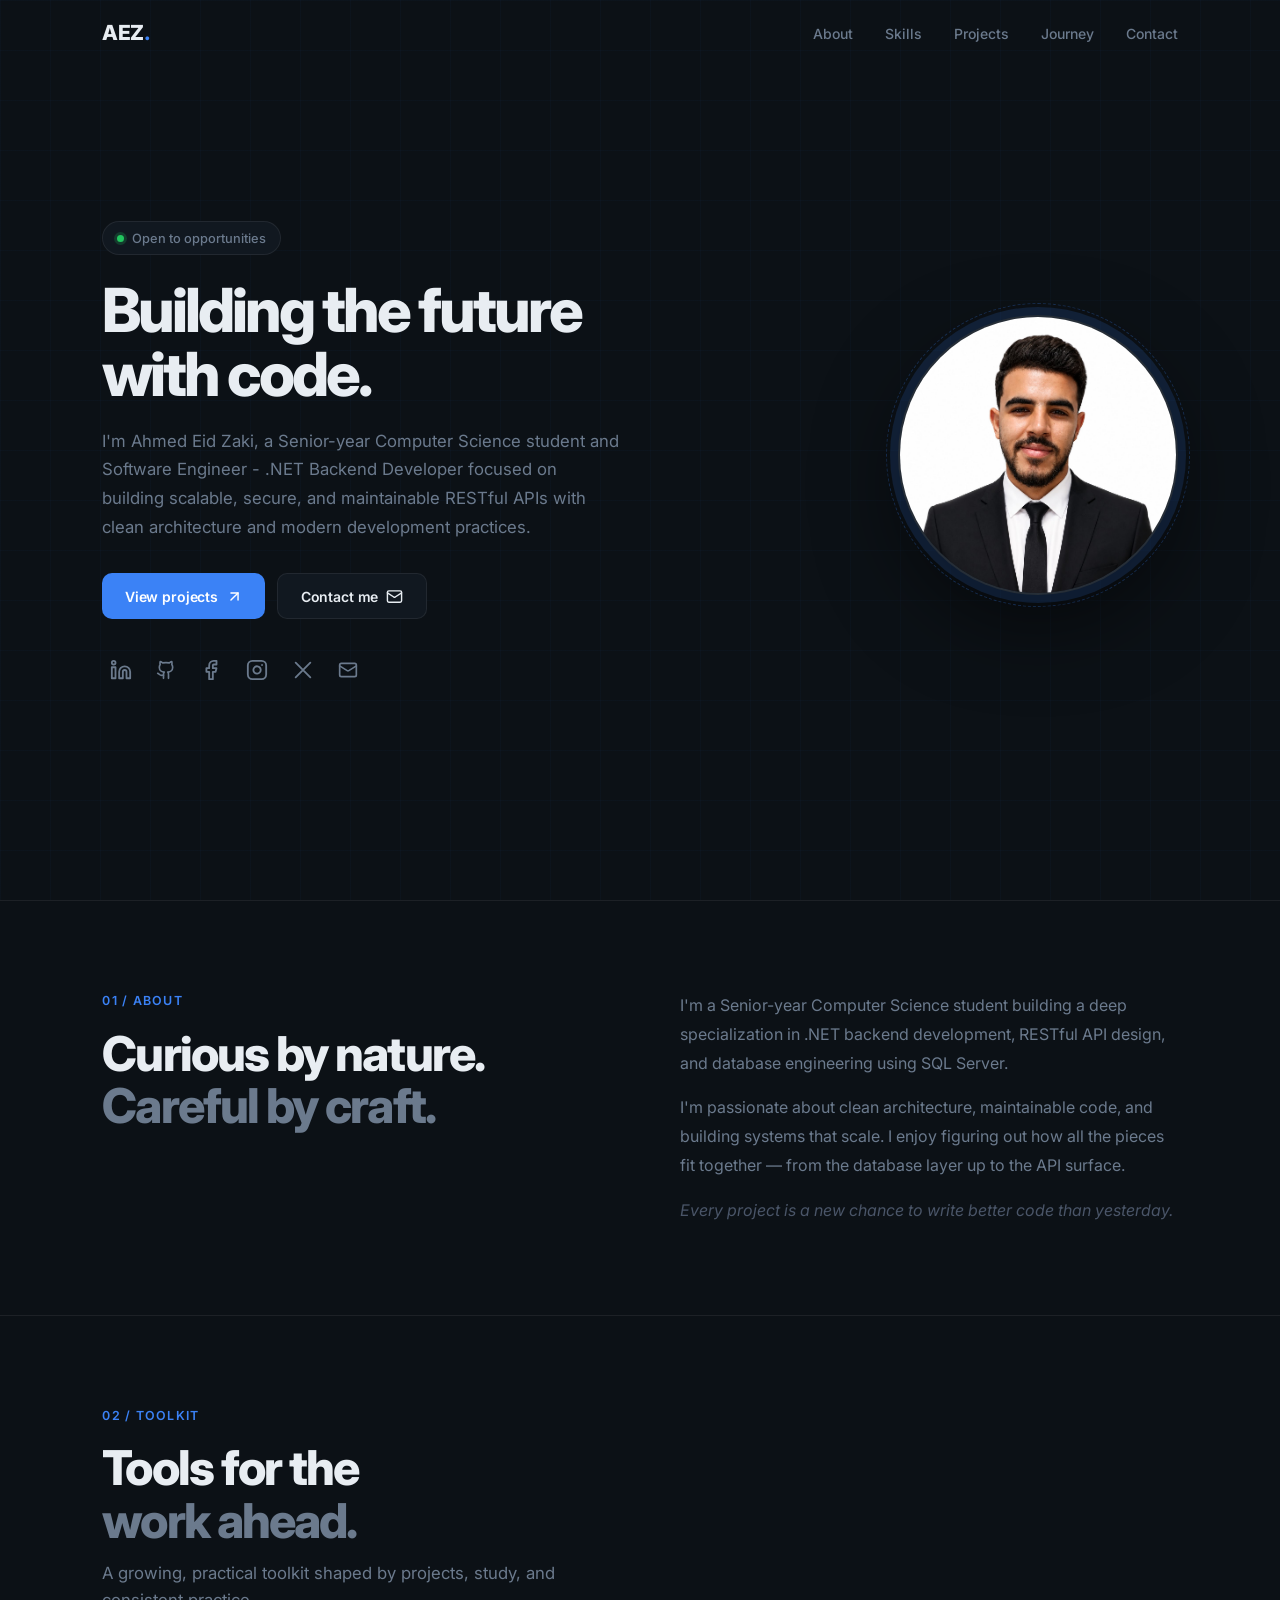
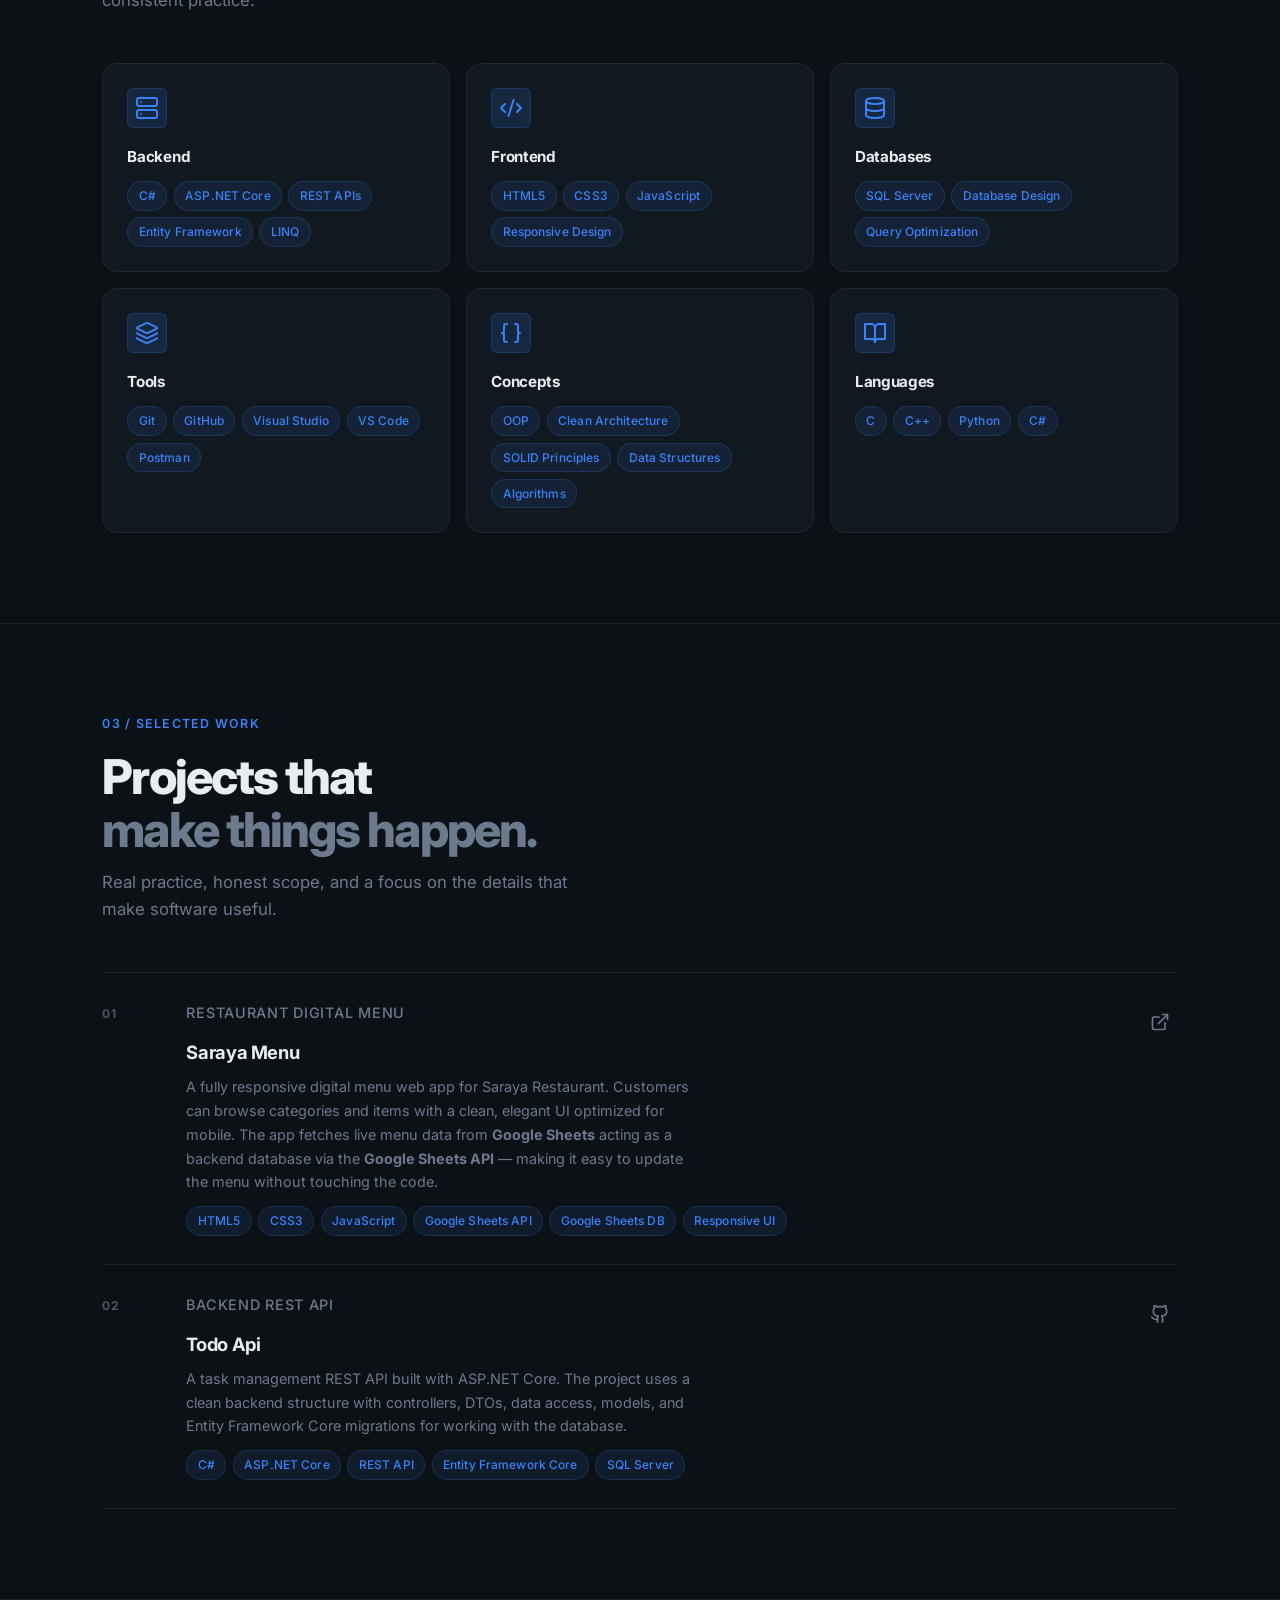
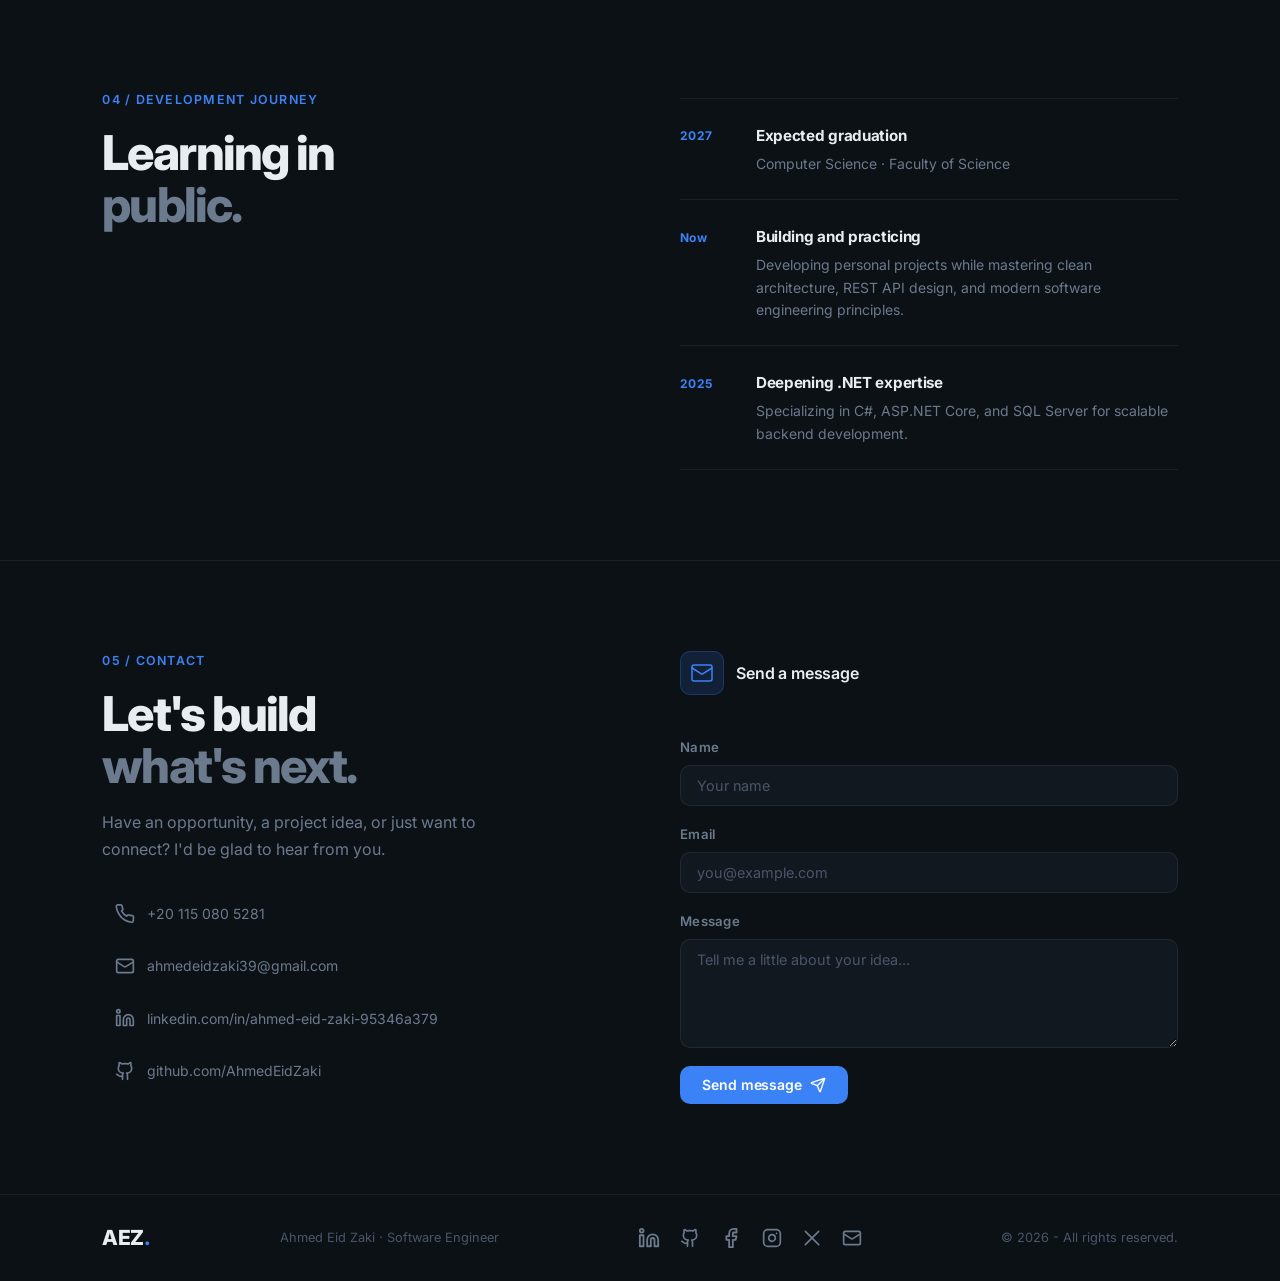
==== commit 37de10de: "sepreate javascript file and Test All" ====
--- a/index.html
+++ b/index.html
@@ -2,9 +2,9 @@
 <html lang="en" class="bg-background">
 
 <head>
-    <meta charset="UTF-8">
-    <meta name="viewport" content="width=device-width, initial-scale=1, user-scalable=yes">
-    <link rel="icon" href="./images/icon.png">
+    <meta name="viewport" content="width=device-width, initial-scale=1.0">
+    <link rel="icon" type="image/png" sizes="192x192" href="./images/favicon.png">
+    <link rel="apple-touch-icon" sizes="192x192" href="./images/favicon.png">
     <link rel="preconnect" href="https://fonts.googleapis.com">
     <link rel="preconnect" href="https://fonts.gstatic.com" crossorigin>
     <link href="https://fonts.googleapis.com/css2?family=Inter:wght@300;400;500;600;700;800&display=swap"
@@ -79,7 +79,7 @@
                     <div class="eyebrow">
                         <span class="status-dot"></span> Open to opportunities
                     </div>
-                    <h1>Ahmed Eid Zaki<br><span>.NET Backend Developer</span></h1>
+                    <h1>Building the future with code.</h1>
                     <p class="hero-copy">
                         I'm Ahmed Eid Zaki, a Senior-year Computer Science student and Software Engineer - .NET Backend Developer focused on
                         building
@@ -589,106 +589,7 @@
         </footer>
     </main>
 
-    <script>
-        // Mobile menu toggle
-        const menuBtn = document.getElementById('menu-btn');
-        const navLinks = document.getElementById('nav-links');
-
-        menuBtn.addEventListener('click', () => {
-            navLinks.classList.toggle('open');
-        });
-
-        // Close menu on link click
-        navLinks.querySelectorAll('a').forEach(link => {
-            link.addEventListener('click', () => navLinks.classList.remove('open'));
-        });
-
-        // Sticky nav background
-        const nav = document.getElementById('top-nav');
-        window.addEventListener('scroll', () => {
-            if (window.scrollY > 20) {
-                nav.classList.add('scrolled');
-            } else {
-                nav.classList.remove('scrolled');
-            }
-        });
-
-        // Active nav link on scroll
-        const sections = document.querySelectorAll('section[id]');
-        const navAncors = document.querySelectorAll('.nav-links a');
-
-        window.addEventListener('scroll', () => {
-            let current = '';
-            sections.forEach(section => {
-                const sectionTop = section.offsetTop - 120;
-                if (window.scrollY >= sectionTop) current = section.getAttribute('id');
-            });
-            navAncors.forEach(a => {
-                a.classList.remove('active');
-                if (a.getAttribute('href') === '#' + current) a.classList.add('active');
-            });
-        });
-
-        // Contact form submit — Formspree
-        const form = document.getElementById('contact-form');
-        const sendIconSVG = `<svg xmlns="http://www.w3.org/2000/svg" width="16" height="16" viewBox="0 0 24 24" fill="none" stroke="currentColor" stroke-width="2" stroke-linecap="round" stroke-linejoin="round"><path d="M14.536 21.686a.5.5 0 0 0 .937-.024l6.5-19a.496.496 0 0 0-.635-.635l-19 6.5a.5.5 0 0 0-.024.937l7.93 3.18a2 2 0 0 1 1.112 1.11z"/><path d="m21.854 2.147-10.94 10.939"/></svg>`;
-
-        form.addEventListener('submit', async (e) => {
-            e.preventDefault();
-            const btn = document.getElementById('submit-btn');
-
-            // حالة الإرسال
-            btn.innerHTML = 'Sending...';
-            btn.disabled = true;
-
-            try {
-                const data = new FormData(form);
-                const res = await fetch('https://formspree.io/f/xgaenprk', {
-                    method: 'POST',
-                    body: data,
-                    headers: { 'Accept': 'application/json' }
-                });
-
-                if (res.ok) {
-                    // نجاح
-                    btn.innerHTML = '✓ Message sent!';
-                    btn.style.background = '#16a34a';
-                    form.reset();
-                    setTimeout(() => {
-                        btn.innerHTML = `Send message ${sendIconSVG}`;
-                        btn.style.background = '';
-                        btn.disabled = false;
-                    }, 4000);
-                } else {
-                    throw new Error('server error');
-                }
-            } catch {
-                // فشل
-                btn.innerHTML = '✗ Failed — try again';
-                btn.style.background = '#dc2626';
-                setTimeout(() => {
-                    btn.innerHTML = `Send message ${sendIconSVG}`;
-                    btn.style.background = '';
-                    btn.disabled = false;
-                }, 3000);
-            }
-        });
-
-        // Scroll reveal
-        const revealEls = document.querySelectorAll('.skill-card, .project-card, .timeline-item, .section-text p');
-        const revealObserver = new IntersectionObserver((entries) => {
-            entries.forEach(entry => {
-                if (entry.isIntersecting) {
-                    entry.target.classList.add('revealed');
-                    revealObserver.unobserve(entry.target);
-                }
-            });
-        }, { threshold: 0.1 });
-        revealEls.forEach(el => {
-            el.classList.add('hidden-initially');
-            revealObserver.observe(el);
-        });
-    </script>
+    <script src="script.js"></script>
 </body>
 
 </html>
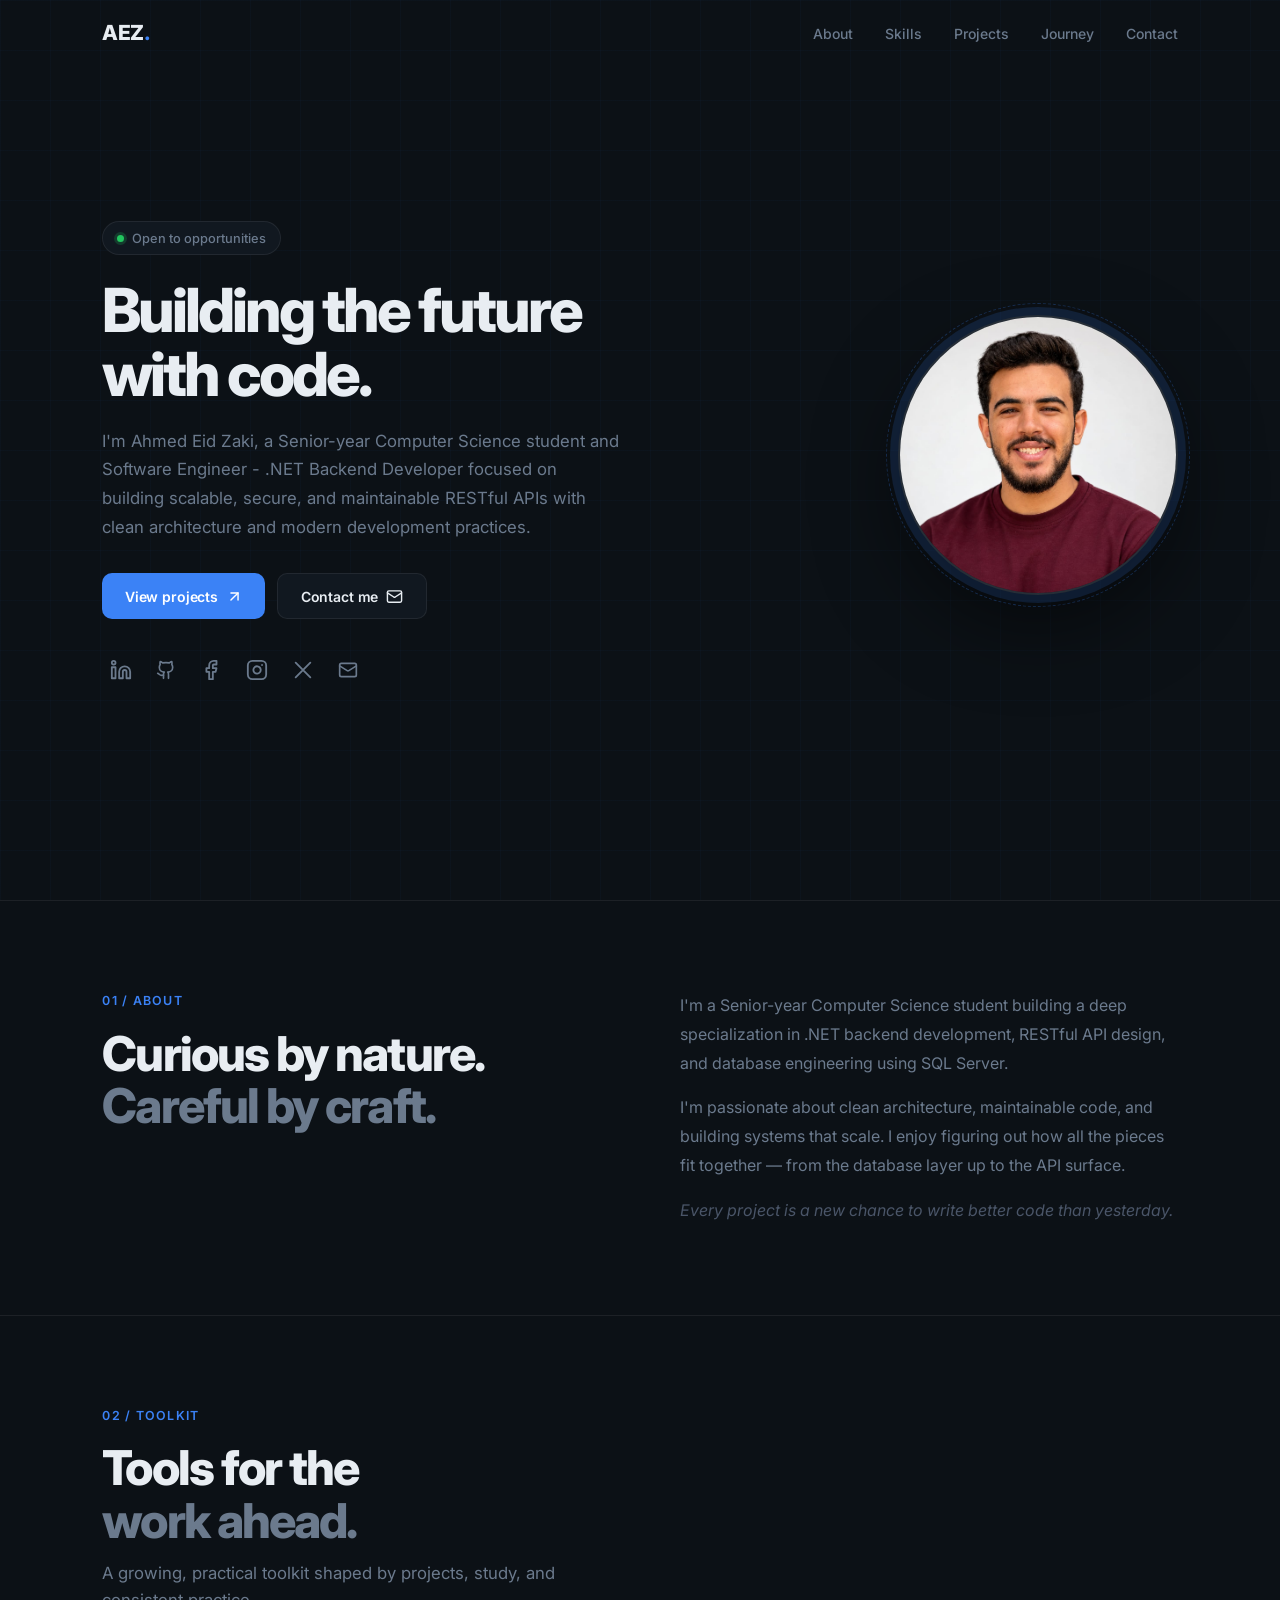
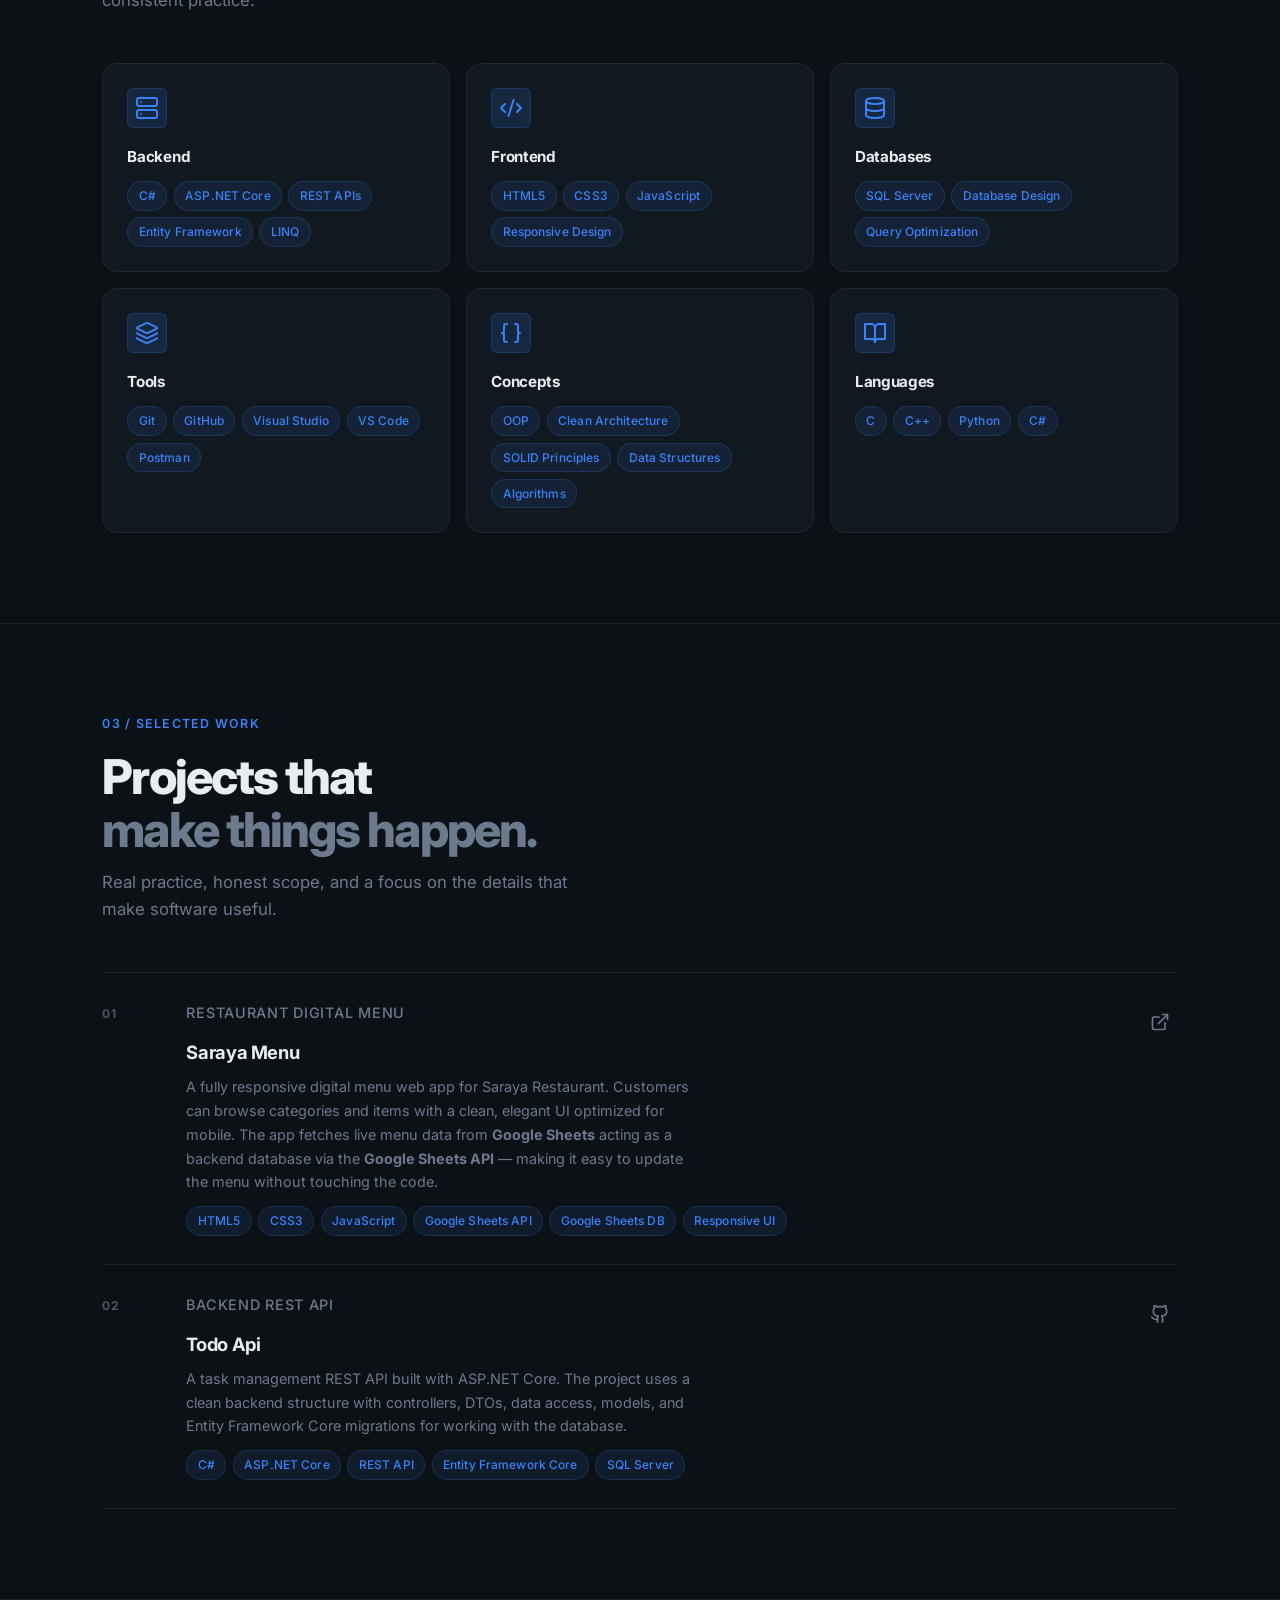
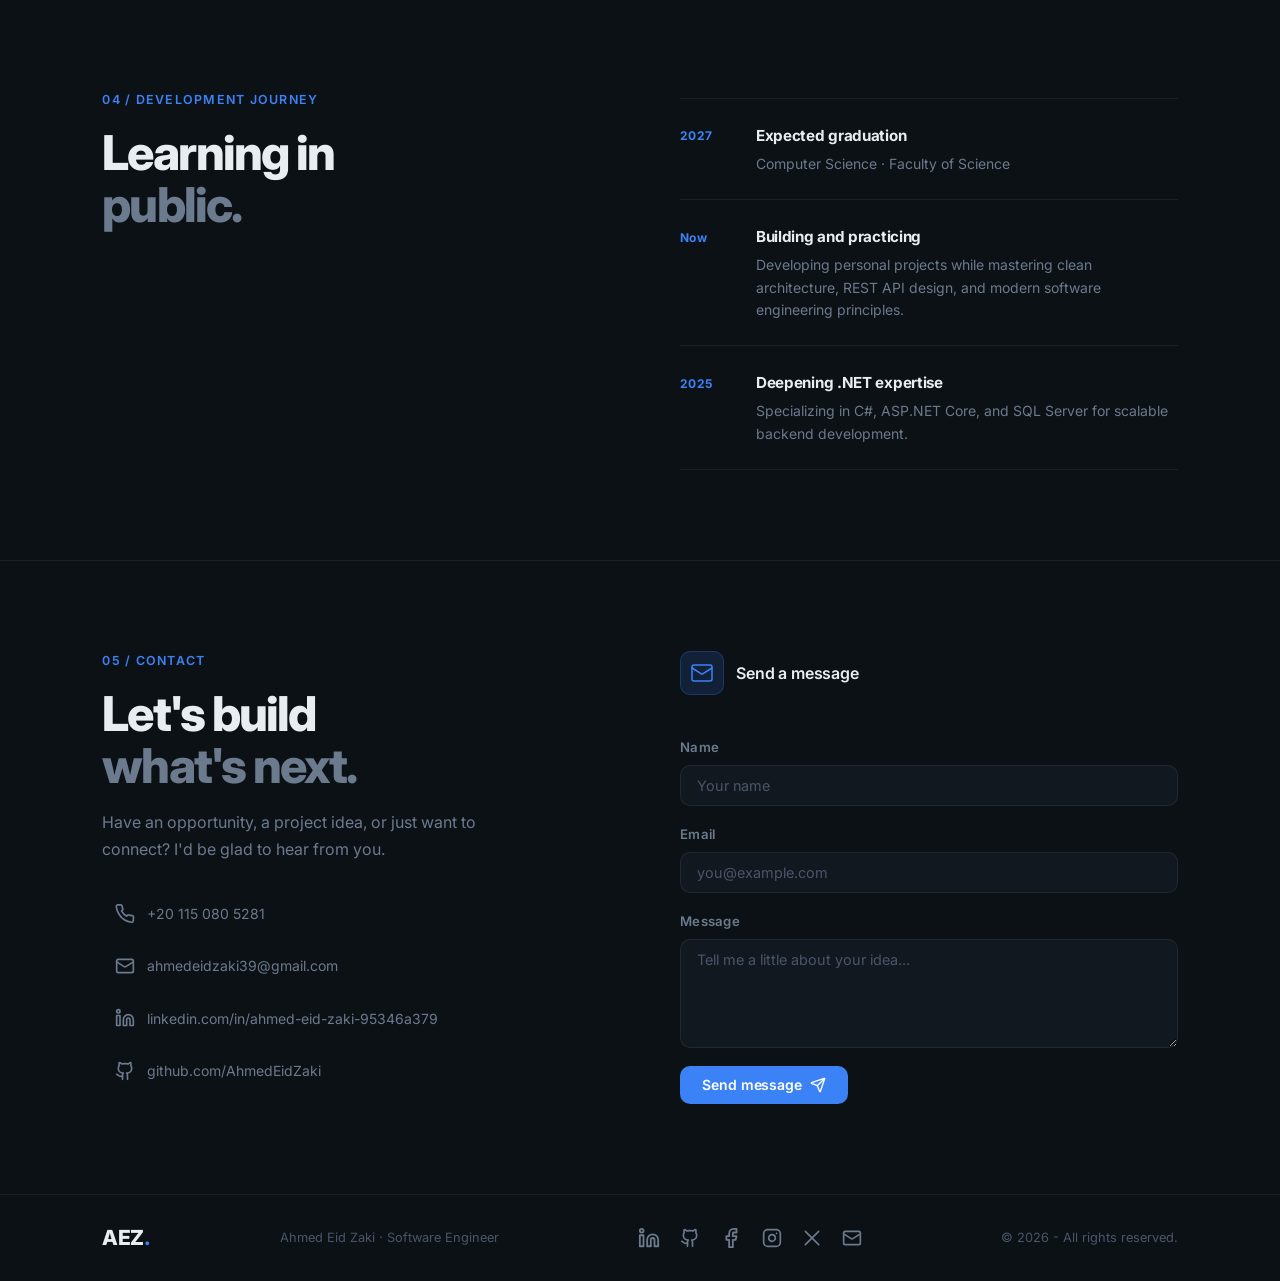
==== commit 287737df: "change myphoto in website" ====
--- a/index.html
+++ b/index.html
@@ -9,14 +9,14 @@
     <link rel="preconnect" href="https://fonts.gstatic.com" crossorigin>
     <link href="https://fonts.googleapis.com/css2?family=Inter:wght@300;400;500;600;700;800&display=swap"
         rel="stylesheet">
-    <title>Ahmed Eid Zaki | .NET Backend Developer Portfolio</title>
+    <title>Ahmed Eid Zaki - Software Engineer | .NET Backend Developer</title>
     <meta name="description"
         content="Ahmed Eid Zaki's official portfolio. .NET Backend Developer specializing in C#, ASP.NET Core, RESTful APIs, clean architecture, and SQL Server.">
     <meta name="author" content="Ahmed Eid Zaki">
     <meta name="robots" content="index, follow">
     <meta name="theme-color" content="#0c1116">
     <meta name="color-scheme" content="dark">
-    <meta property="og:title" content="Ahmed Eid Zaki | .NET Backend Developer Portfolio">
+    <meta property="og:title" content="Ahmed Eid Zaki - Software Engineer | .NET Backend Developer">
     <meta property="og:description"
         content=".NET Backend Developer building scalable, secure, and maintainable RESTful APIs with clean architecture and modern development practices.">
     <meta property="og:type" content="website">
@@ -25,7 +25,7 @@
     <meta property="og:image" content="./images/image.png">
     <meta property="og:image:alt" content="Ahmed Eid Zaki, .NET Backend Developer">
     <meta name="twitter:card" content="summary_large_image">
-    <meta name="twitter:title" content="Ahmed Eid Zaki | .NET Backend Developer">
+    <meta name="twitter:title" content="Ahmed Eid Zaki - Software Engineer | .NET Backend Developer">
     <meta name="twitter:description"
         content=".NET Backend Developer specializing in C#, ASP.NET Core, RESTful APIs, and SQL Server.">
     <meta name="twitter:image" content="./images/image.png">
@@ -167,7 +167,7 @@
                     </div>
                 </div>
                 <div class="hero-photo">
-                    <img src="./images/image.png" alt="Ahmed Eid Zaki – Software Engineer">
+                    <img src="./images/Linkedin Photo.jpeg" alt="Ahmed Eid Zaki – Software Engineer">
                 </div>
             </div>
         </section>
